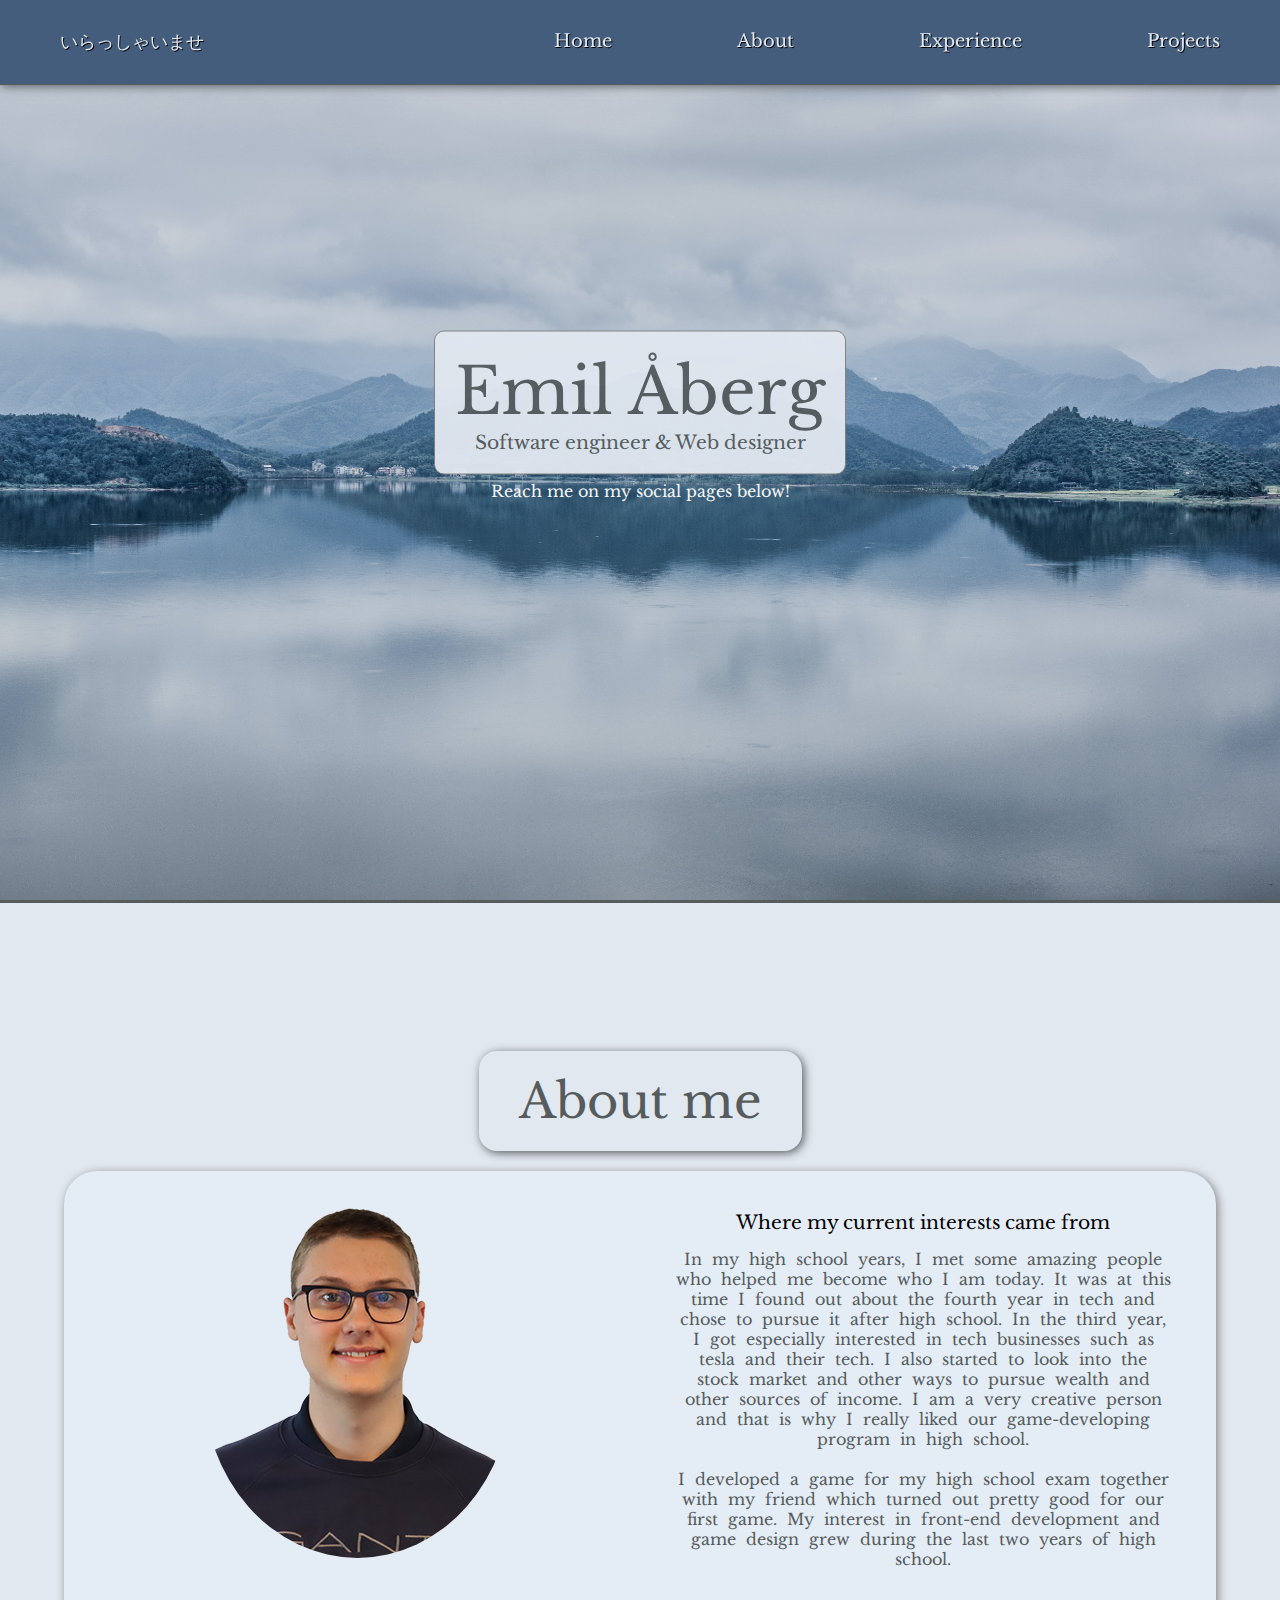
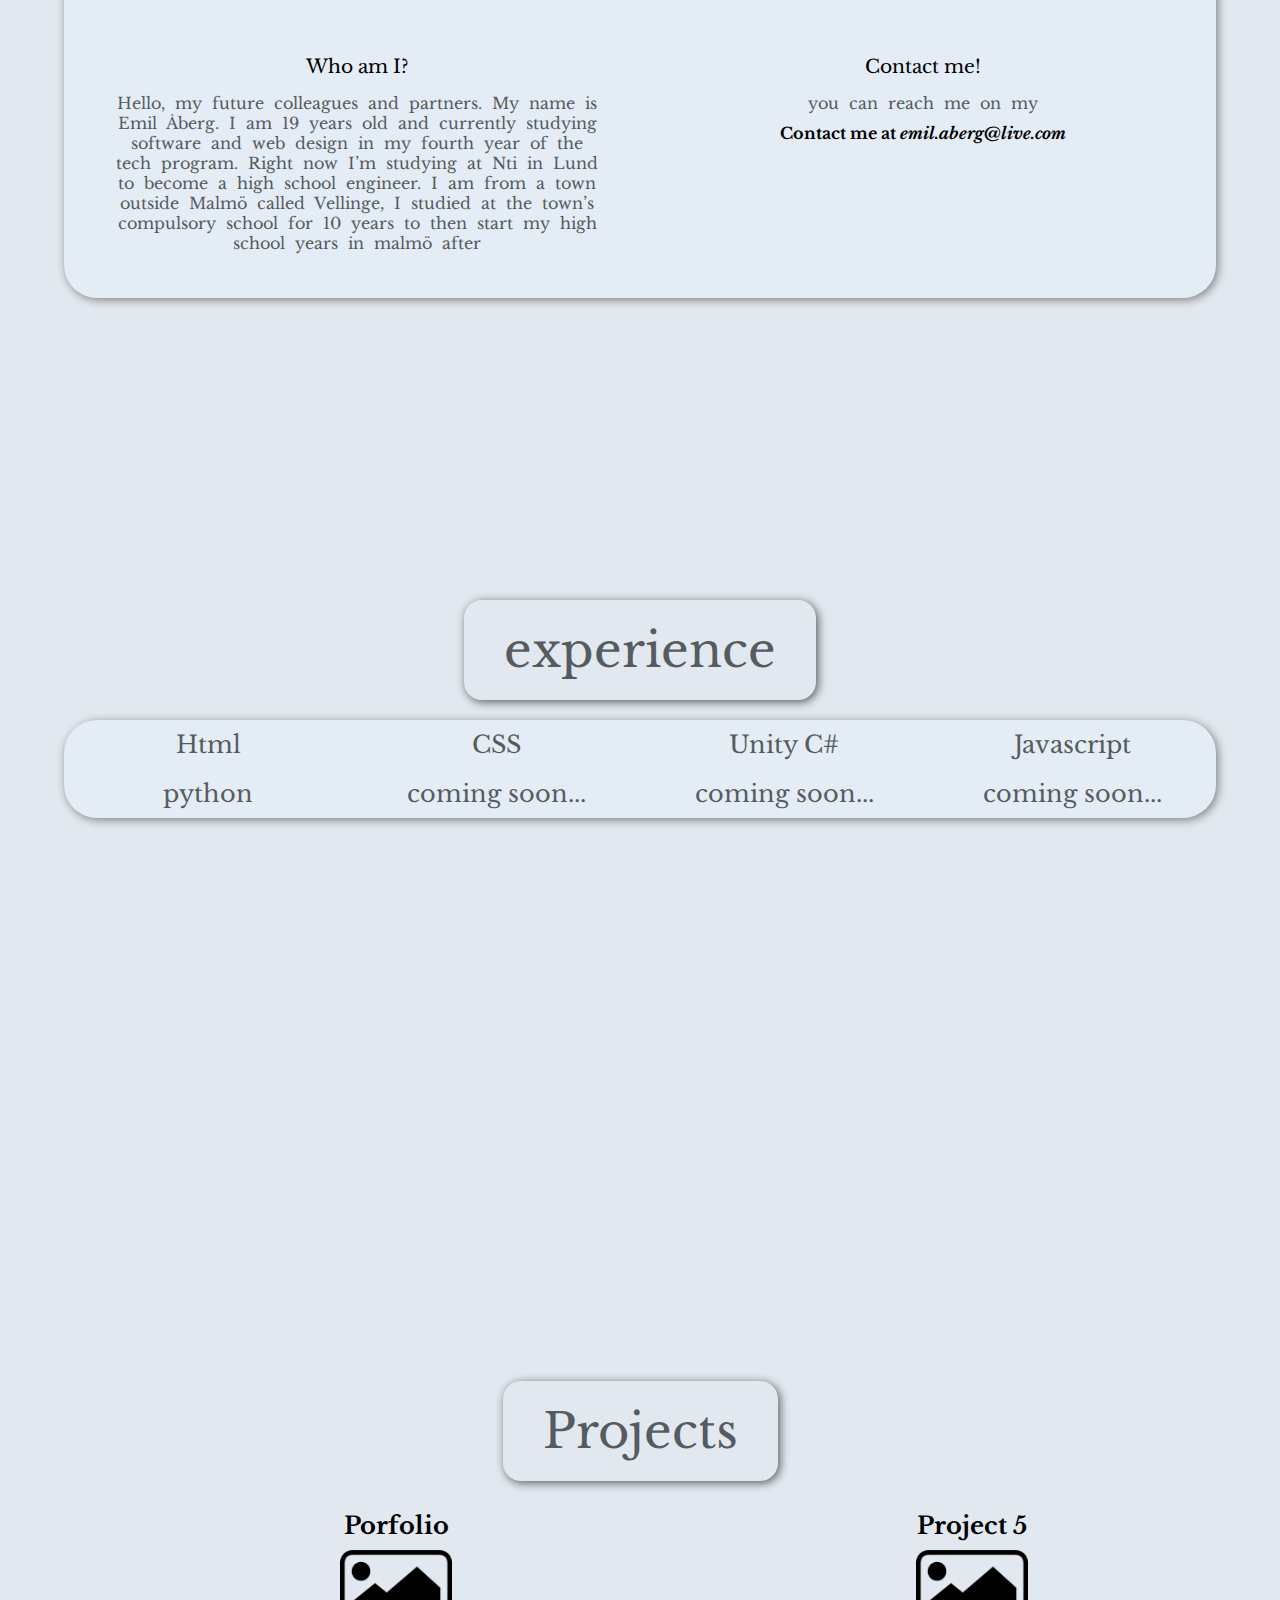
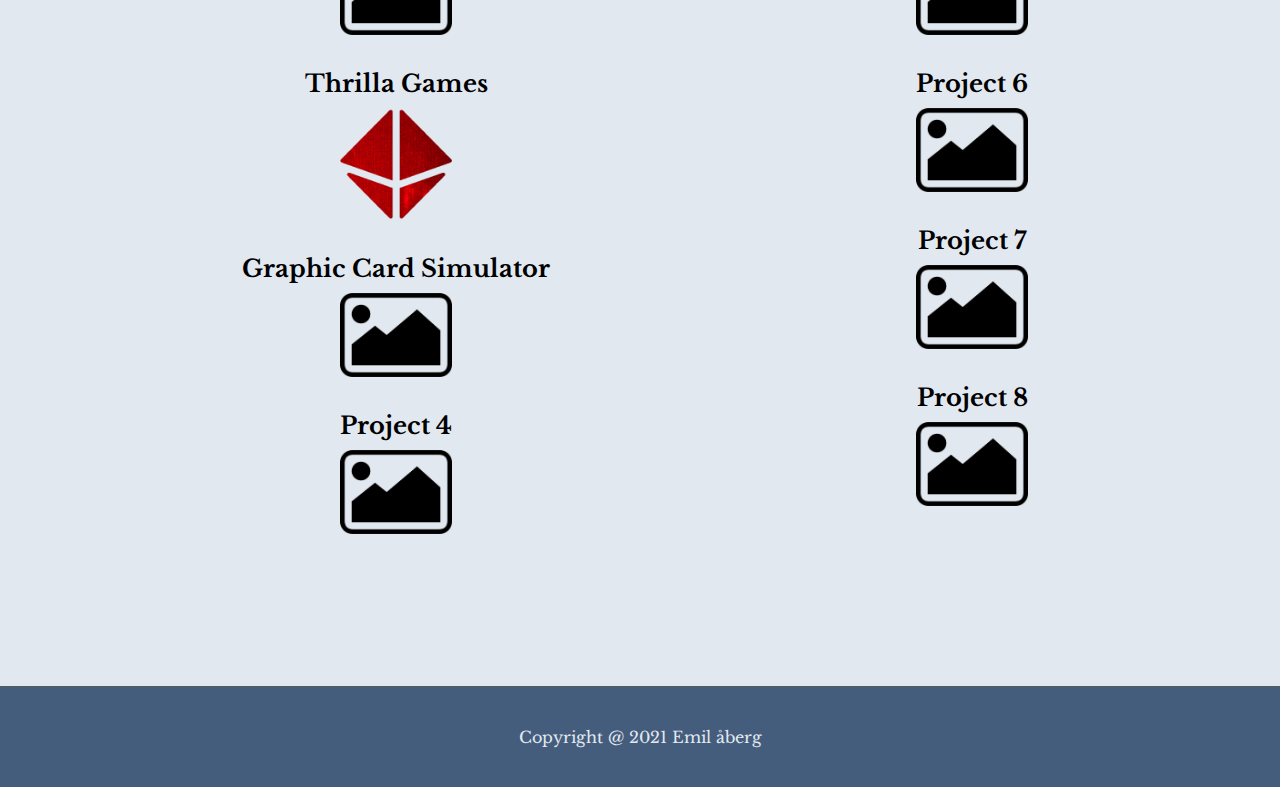
==== index.html @ c46c7f88 "project changes" ====
<!DOCTYPE html>
<!-- Emil åberg Portfolio 2021 -->
<html lang="en">
  <!-- The head containing meta charset n website title -->
  <head>
    <!-- Meta charsets -->
    <meta charset="UTF-8" />
    <meta http-equiv="X-UA-Compatible" content="IE=edge" />
    <meta name="viewport" content="width=device-width, initial-scale=1.0" />
    <link rel="stylesheet" href="styles.css" />
    <script src="script.js"></script>
    <meta samesite=None>
    <!-- The website title -->
    <title>Portfolio</title>
  </head>
  <body onload="close()">

    
    <!-- the landing page containing navbar and front name, icons-->
    <article class="bg-img">
      <!-- The header containing the navbar -->
      <header id="home">
        <!--the navigationbar-->
        <nav class="container">
          <div class="brand">
            <a href="" class="brand-name">いらっしゃいませ</a>
            <div class="navbar-left">
              <a href="./#home">Home</a>
              <a href="./#about">About</a>
              <a href="./#experience">Experience</a>
              <a href="./#Projects">Projects</a>
            </div>
            <!-- burgermenu -->
            <ul id="links">
              <a href="./#home" id="_home">Home</a>
              <a href="./#about">About</a>
              <a href="./#experience">Experience</a>
              <a href="./#Projects">Projects</a>
            </ul>
            <a class="icon" onclick="myFunction()"><i class="fal fa-angle-down"></i></a>
          </div>
        </nav>
      </header>
      <!--the landing page with front name n icons-->
      <section class="home">
        <div class="main-title">
          <h1 class="front-name">Emil Åberg</h1>
          <h3 class="front-name-sub">Software engineer & Web designer</h3>
        </div>
        <div style="text-align: center; color: #fefefe; padding: 6px;"><p>Reach me on my social pages below!</p></div>
<!-- The front icons under main -->
        <div class="front-sub">
          <h3><a href="https://www.linkedin.com/in/emil-%C3%A5berg-1aa95217b/" target="_blank"><i class="fab fa-linkedin"></i></a></h3>
          <h3><a href="https://www.facebook.com/emil.aberg.71" target="_blank"><i class="fab fa-facebook-square"></i></a></h3>
          <h3><a href="https://github.com/Emilaberg" target="_blank"><i class="fab fa-github-square"></i></a></h3>
        </div>
      </section>
    </article>
<!-- The whole main site -->
    <main>
      <!--the about page-->
      <section class="about-me">
        <h1 >About me <span id="about"></span></h1>
<!-- The about me div page -->
        <div class="about-container">
          <div class="about-row">
            <div class="about-item">
              <img src="/img/porträtt.png" alt="A selfportrait" />
            </div>
            <div class="about-item">
              <h3>Where my current interests came from</h3>
              <p>
                In my high school years, I met some amazing people who helped me become who I am today. 
                It was at this time I found out about the fourth year in tech and chose to pursue it after high school. 
                In the third year, I got especially interested in tech businesses such as tesla and their tech. 
                I also started to look into the stock market and other ways to pursue wealth and other sources of income. 
                I am a very creative person and that is why I really liked our game-developing program in high school.<br />
                <br />
                I developed a game for my high school exam together with my friend which turned out pretty good for our first game.
                 My interest in front-end development and game design grew during the last two years of high school.
              </p>
            </div>
          </div>

          <div class="about-row">
            <div class="about-item">
              <h3>Who am I?</h3>
              <p>
                Hello, my future colleagues and partners. My name is Emil Åberg. I am 19 years old and currently studying 
                software and web design in my fourth year of the tech program. Right now I’m studying at Nti in Lund to become a high school engineer. 
                I am from a town outside Malmö called Vellinge, I studied at the town’s compulsory school for 10 years to then start my high school years in malmö after 
              </p>
            </div>
            <div class="about-item">
              <h3>Contact me!</h3>
              <p>you can reach me on my </p>
              <b>Contact me at <em>emil.aberg@live.com</em></b>
            </div>
          </div>
        </div>
      </section>

      <!-- the experience page -->
      <section class="exp-page">
        <h1>experience <span id="experience"></span></h1>
<!-- The experience div class -->
        <div class="exp-container">
          <!-- row1 -->
          <div class="exp-row">
            <div class="exp-item"><h2>Html</h2><i class="fab fa-html5" style="color: #f16529"></i></div>
            <div class="exp-item"><h2>CSS</h2><i class="fab fa-css3-alt" style="color: #2965f1"></i></div>
            <div class="exp-item"><h2>Unity C#</h2><i class="fab fa-unity"></i></div>
            <div class="exp-item"><h2>Javascript</h2><i class="fab fa-js-square" style="color: #f7e018"></i></div>
          </div>
          <!-- row2 -->
          <div class="exp-row">
            <div class="exp-item"><h2>python</h2><i class="fab fa-python"></i></div>
            <div class="exp-item"><h2>coming soon...</h2></div>
            <div class="exp-item"><h2>coming soon...</h2></div>
            <div class="exp-item"><h2>coming soon...</h2></div>
          </div>
        </div>
      </section>

      <!--the work page-->
      <section id="Projects" class="pro-page">
        <h1>Projects</h1>
<!-- Projects div class -->
        <!-- <div class="pro-container">
          div row  
          <div class="pro-row">
            <div class="pro-item"><h2>Project 1</h2><div><a href="./project1.html"><img src="/img/ThrillaGame_Logo.png" alt="project picture" ></a></div></div>
            <div class="pro-item"><h2>Project 5</h2><img src="/img/test.png" alt="project picture"></div>
          </div>

          <div class="pro-row">
            <div class="pro-item"><h2>Project 2</h2><img src="/img/test.png" alt="project picture"></div>
            <div class="pro-item"><h2>Project 6</h2><img src="/img/test.png" alt="project picture"></div>
          </div>

          <div class="pro-row">
            <div class="pro-item"><h2>Project 3</h2><img src="/img/test.png" alt="project picture"></div>
            <div class="pro-item"><h2>Project 7</h2><img src="/img/test.png" alt="project picture"></div>
          </div>
          
          <div class="pro-row">
            <div class="pro-item"><h2>Project 4</h2><img src="/img/test.png" alt="project picture"></div>
            <div class="pro-item"><h2>Project 8</h2><img src="/img/test.png" alt="project picture"></div>
          </div>
        </div>
         -->
         <div class="pro-container">
          <div class="pro-col">
            <div><h2>Porfolio</h2><a href=""><img src="./img/test.png" alt=""></a></div>
            <div><h2>Thrilla Games</h2><a href="https://github.com/isakjensen/ThrillaGame" target="_blank"><img src="./img/ThrillaGame_Logo.png" alt=""></a></div>
            <div><h2>Graphic Card Simulator</h2><a href=""><img src="./img/test.png" alt=""></a></div>
            <div><h2>Project 4</h2><a href=""><img src="./img/test.png" alt=""></a></div>
          </div>
          <div class="pro-col">
            <div><h2>Project 5</h2><a href=""><img src="./img/test.png" alt=""></a></div>
            <div><h2>Project 6</h2><a href=""><img src="./img/test.png" alt=""></a></div>
            <div><h2>Project 7</h2><a href=""><img src="./img/test.png" alt=""></a></div>
            <div><h2>Project 8</h2><a href=""><img src="./img/test.png" alt=""></a></div>           
          </div>
         </div>
      </section>
    </main>
    <!-- The footer -->
    <footer>
      <p>Copyright @ 2021 Emil åberg</p>
    </footer>
  </body>
</html>
---- styles.css ----
@import url("https://kit-pro.fontawesome.com/releases/v5.15.4/css/pro.min.css");
@import url("https://fonts.googleapis.com/css2?family=Libre+Baskerville&display=swap");
* {
  margin: 0;
  padding: 0;
}

html{
  scroll-behavior: smooth;
}
body {
  font-family: "Libre Baskerville", serif;
  background-color: #e2e8f0;
}

/* Front page-->about page */
h1,
h3 {
  font-weight: normal;
}

main {
  text-align: center;
}

.main-title {
  background-color: #e2e8f0;
  padding: 20px;
  border: gray 1px solid;
  border-radius: 10px;
  text-align: center;
}

.home {
  position: absolute;
  top: 50%;
  left: 50%;
  transform: translate(-50%, -50%);
  color: #565c5e;
  opacity: 95%;
}

.front-name {
  font-size: 4em;
  text-align: center;
}
.front-sub {
  display: flex;
  flex-direction: row;
  justify-content: center;
}

.front-sub h3 {
  padding: 10px;
}
.front-sub h3 a {
  color: #dfdbd8;
  text-decoration: none;
  font-weight: lighter;
}

/* navigational bar */
.container {
  position: fixed;
  width: 100%;
  background-color: #445d7c;
  z-index: 2;
  border-bottom: #565c5e 1px solid;
  box-shadow: 1px 1px 10px #565c5e;
  text-shadow: 1px 1px black;
}
nav div {
  list-style-type: none;
}

nav div a {
  display: inline-block;
  margin: 10px 40px;
  padding: 20px;
  text-decoration: none;
  font-size: large;
  color: #e2e8f0;
  font-family: "Libre Baskerville", serif;
}

.navbar-left {
  float: right;
}
/* navigational bar */

/* burgermenu */

#links a{
  display: none;
  text-align: center;
  font-weight: lighter;
  font-size: 4vw;
  margin: 0px;
  padding: 20px;
  text-shadow: 1px 1px black;
}

.brand .icon{
  display: none;
}

.bg-img {
  background-image: url("img/home-img.jpg");

  height: 100vh;

  /* Center and scale the image nicely */
  background-position: center;
  background-repeat: no-repeat;
  background-size: cover;
  border-bottom: #565c5e 3px solid;
}

.front-sub i {
  color: #e2e8f0;
  padding: 10px 30px 10px 30px;
  font-size: 35px;
  transition: color 200ms;
}

/* About page css */

.about-me {
  margin: 10% 16%;
}


.about-container {
  display: flex;
  flex-direction: column;
  justify-content: space-between;
  background-color: #e4ecf5;
  border-radius: 33px;
  box-shadow: grey 2px 2px 10px;
}

.about-row {
  display: flex;
  flex-direction: row;
  padding: 10px;
}
.about-item {
  padding: 25px;
  flex-basis: 100%;
}

.about-item div p {
  word-spacing: 20px;
}

.about-me h1 {
  color: #565c5e;
  display: inline-block;
  font-size: 3em;
  padding: 20px 40px 20px 40px;
  margin: 20px;
  border-radius: 18px;
  box-shadow: 2px 2px 10px;
  position: relative;
}
#about{
  position: absolute;
  left: 0;
  top: -110px;
  width: 0;
  height: 0;
  z-index: -2;
}
.about-item img {
  border-radius: 100%;
  max-width: 100%;
}

.about-item p {
  color: #565c5e;
  word-spacing: 5px;
  font-size: 16px;
  padding: 2%;
}

.about-item h3 {
  display: inline-block;
  padding: 5px;
}

/* the experience page */
.exp-page {
  margin: 5% 16% 20% 16%;
  height: 500px;
}

.exp-container {
  display: flex;
  flex-direction: column;
  justify-content: space-between;
  background-color: #e4ecf5;
  border-radius: 33px;
  box-shadow: 2px 2px 10px gray;
}

.exp-row {
  display: flex;
}

.exp-item {
  display: inline-block;
  margin: 10px;
  flex-basis: 100%;
}

.exp-page h1 {
  color: #565c5e;
  display: inline-block;
  font-size: 3em;
  padding: 20px 40px 20px 40px;
  margin: 20px;
  border-radius: 18px;
  box-shadow: 2px 2px 10px;
  background-color: #e2e8f0;
  position: relative;
}

#experience{
  position: absolute;
  left: 0;
  top: -110px;
  height: 0;
  width: 0;
  z-index: -2;
}

.exp-row div h2 {
  color: #565c5e;
  font-weight: lighter;
}

/* icons in experience */
i {
  font-size: 40px;
}

/* Work page */

.pro-page {
  /* margin: 10% 16%; */
}

.pro-page h1 {
  color: #565c5e;
  display: inline-block;
  font-size: 3em;
  padding: 20px 40px 20px 40px;
  margin: 20px;
  border-radius: 18px;
  box-shadow: 2px 2px 10px;
}

/* .pro-container {
  display: flex;
  flex-direction: row;
  background-color: #e4ecf5;
  border-radius: 33px;
  box-shadow: 2px 2px 10px;
} 

.pro-row {
  display: flex;
  margin: 20px;
  flex-wrap: wrap;
}

.pro-item {
  display: inline-block;
  flex-basis: 100%;
  margin: 10px;
}

.pro-container h2 {
  padding: 10px;
  font-weight: lighter;
}
.pro-item img {
  height: 50%;
  width: 50%;
}

.pro-item div img {
  width: 50%;
} */

.pro-container{
  display: flex;
  flex-direction: row;
  justify-content: space-around;
  flex-wrap: wrap;
  /* gap: 200px; */
}
.pro-container div{
  display: flex;
  flex-direction: column;
}

.pro-container img{
  margin: 10px;
  width: 7rem;
}

.pro-col div{
  margin: 10px;
}

/* footer styling */

footer {
  padding: 40px;
  background-color: #445d7c;
  border-top: #565c5e 1px solid;
}
footer p {
  color: #e2e8f0;
  text-align: center;
}
/*pseudo classes*/

/* navbar decoration */
.navbar-left a:hover {
  text-decoration: underline;
}
/* front subdivision text */
.front-sub h3 a:hover {
  position: relative;
  bottom: 2px;
}

.front-sub h3 i:hover {
  color: lightblue;
}


/* .burgermenu:hover {
  background-color: #597aa2;
} */

/* Media queries */
/* iphone and smaller */
@media screen and (max-width: 1070px) {
  .navbar-left a {
    margin: 10px 10px;
    padding: 20px;
    font-size: 18px;
  }
}

@media screen and (max-width: 899px) {

  .brand-name{
    font-size: 80%;
  }

  .front-name {
    display: inline-block;
    font-size: 5vmax;
    text-align: center;

  }
  .front-sub {
    display: flex;
    flex-direction: row;
    justify-content: center;
  }
  .front-name-sub{
    display: inline-block;
    font-size: 2.2vmax;
  }

  .main-title {
    padding: 7px 0px 7px 0px;
  }
  
  .navbar-left {
    display: none;
  }
  .bg-img {
    background-image: none;
  }

  .front-sub i {
    color: #565c5e;
  }

  .exp-page h1,
  .pro-page h1,
  .about-me h1 {
    color: #565c5e;
    display: inline-block;
    font-size: 4vw;
    padding: 5% 10% 5% 10%;
    margin: 5%;
    border-radius: 18px;
    box-shadow: 2px 2px 10px;
  }
  
  .about-container,
  .exp-container,
  .pro-container {
    box-shadow: none;
    border-radius: none;
    background-color: #e2e8f0;
    border: 2px #597aa2 solid;
  }

  .about-item img{
    width: 60%;
  }

  .exp-container {
    flex-direction: row;
  }

  .exp-row {
    flex-wrap: wrap;
  }

  .pro-container {
    flex-direction: column;
    justify-content: none;
  }
  .pro-row {
    flex-wrap: nowrap;
    margin: 0px;
    padding: 10px;
  }

  .pro-item {
    margin: 0px;
  }

  .pro-item h2 {
    font-size: 80%;
  }

  .about-row {
    flex-direction: column;
  }

  #links a{
    display: block;
  }

  .brand .icon{
    display: block;
    position: absolute;
    right: 0;
    top: 0;
    z-index: 4;
    margin: 15px;
    padding: 1px 10px 1px 10px;
  }

  html{
    scroll-behavior: smooth;
  }
}

@media screen and (max-width: 1499px) {
  .about-me {
    margin: 10% 5%;
  }

  .exp-page {
    margin: 22% 5%;
  }
  .pro-page {
    white-space: nowrap;
    margin: 10% 5%;
  }
}
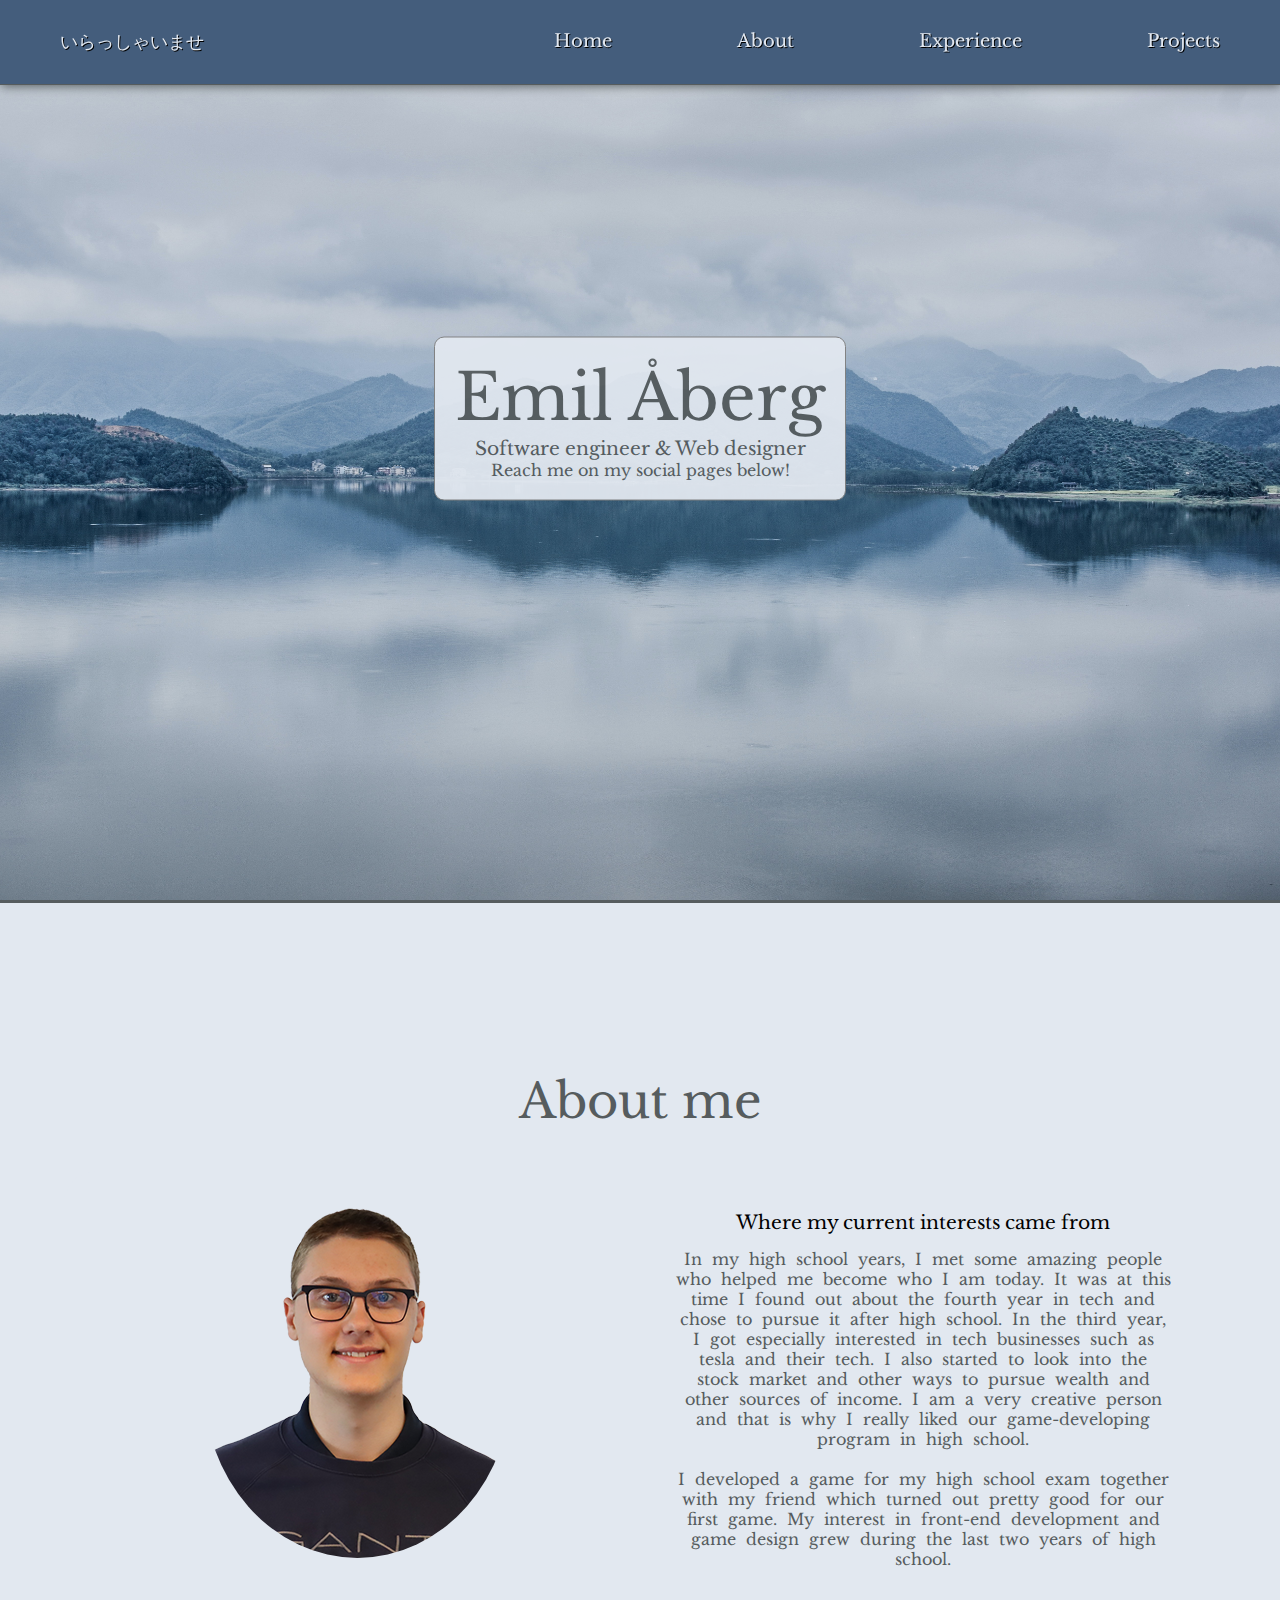
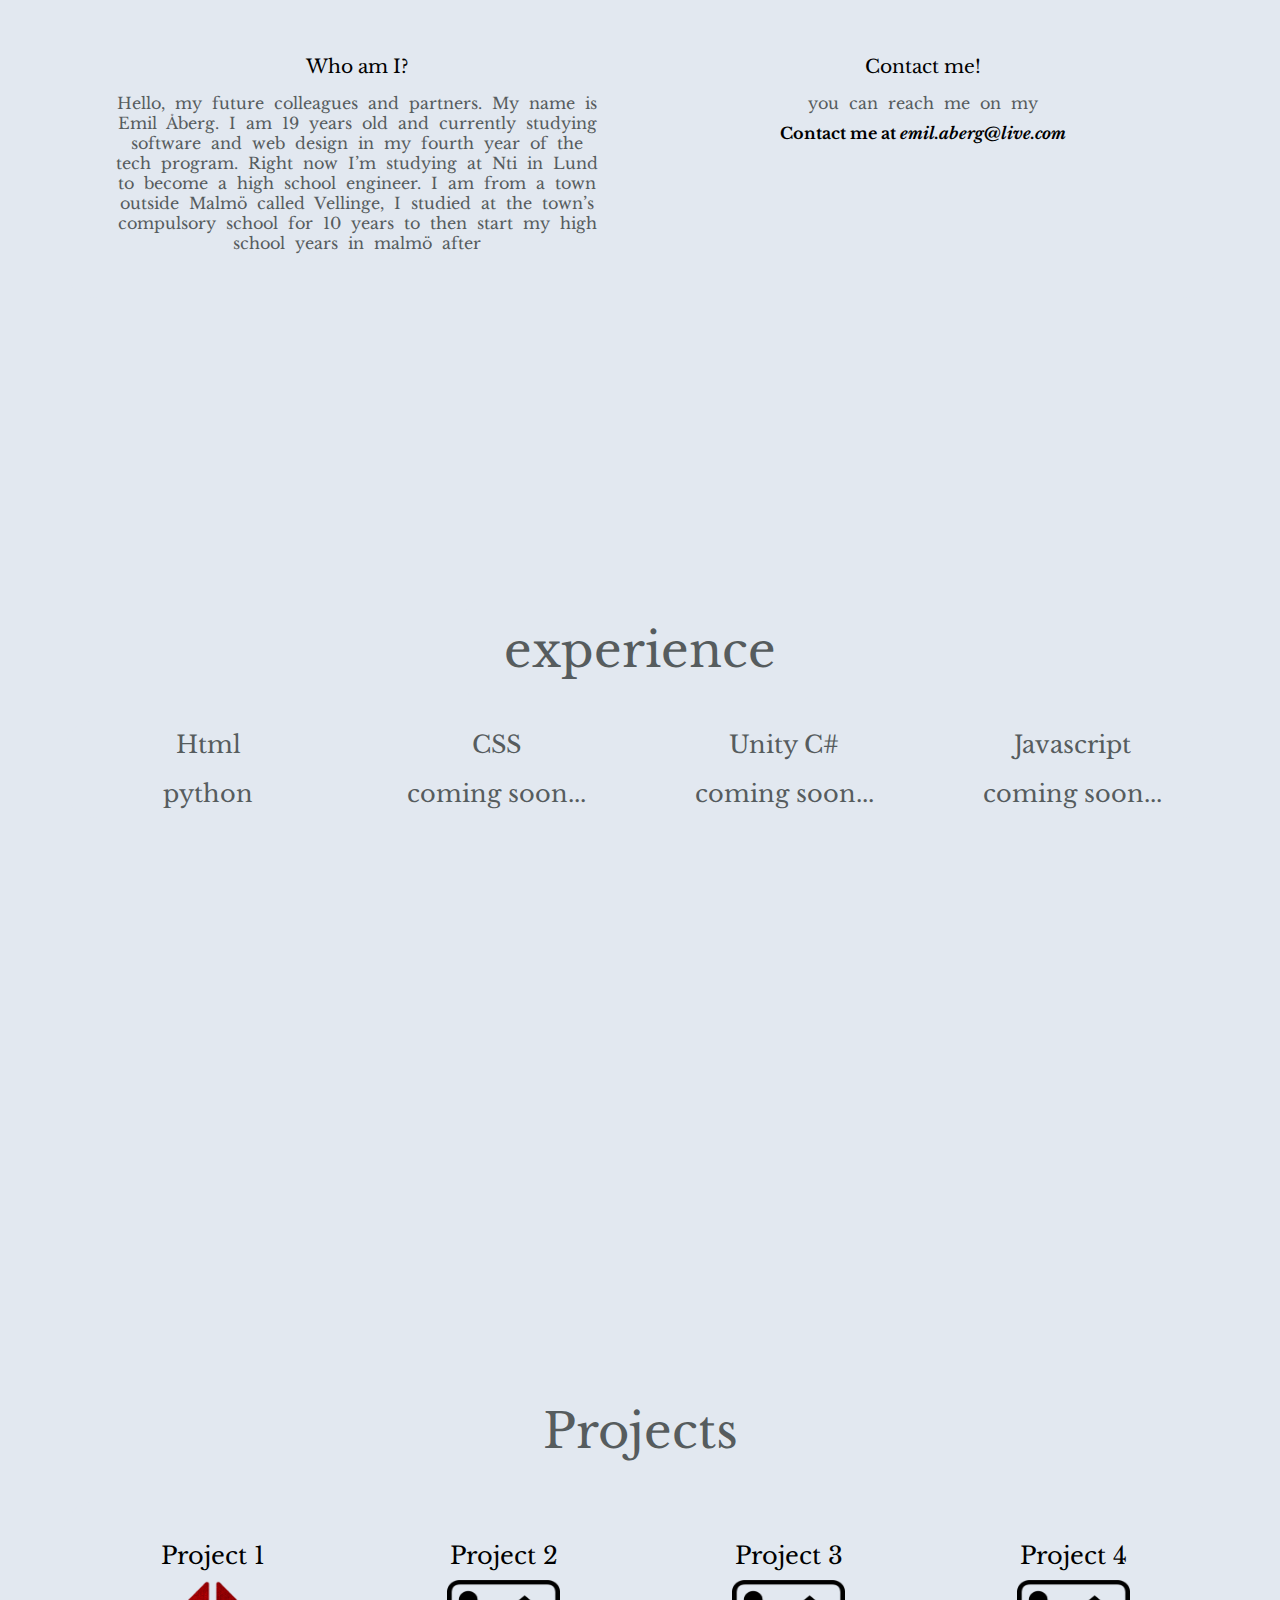
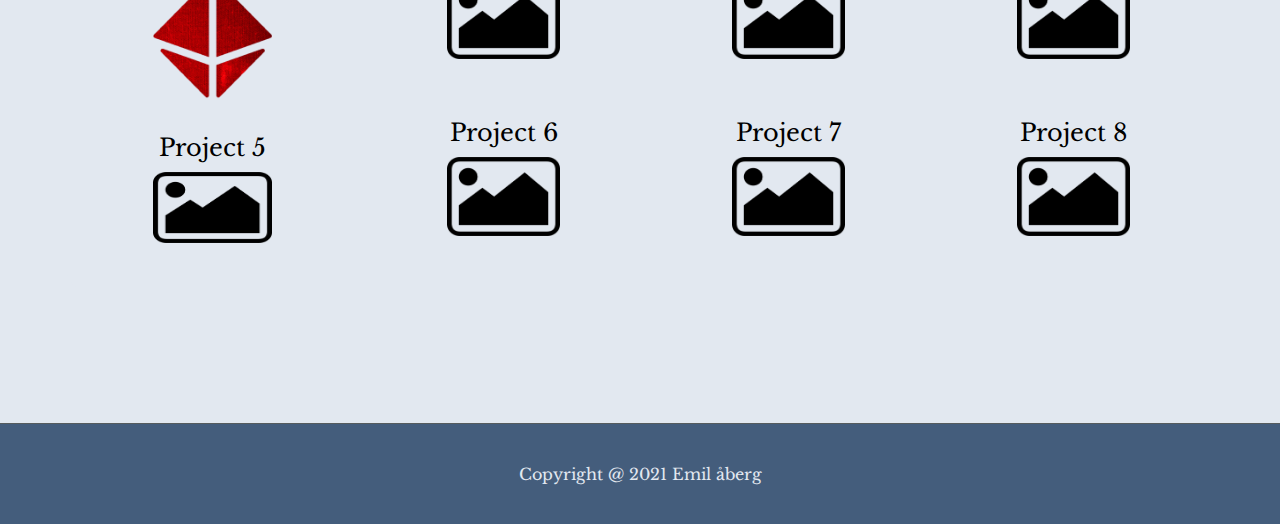
==== commit 0df03d9a: "updates" ====
--- a/index.html
+++ b/index.html
@@ -46,8 +46,10 @@
         <div class="main-title">
           <h1 class="front-name">Emil Åberg</h1>
           <h3 class="front-name-sub">Software engineer & Web designer</h3>
+          <!-- <h5 class="front-name-sub">Reach me on my social pages below!</h5> -->
+          <p>Reach me on my social pages below!</p>
         </div>
-        <div style="text-align: center; color: #fefefe; padding: 6px;"><p>Reach me on my social pages below!</p></div>
+        <!-- <div style="text-align: center; color: #fefefe; padding: 6px;"><p>Reach me on my social pages below!</p></div> -->
 <!-- The front icons under main -->
         <div class="front-sub">
           <h3><a href="https://www.linkedin.com/in/emil-%C3%A5berg-1aa95217b/" target="_blank"><i class="fab fa-linkedin"></i></a></h3>
@@ -126,8 +128,8 @@
       <section id="Projects" class="pro-page">
         <h1>Projects</h1>
 <!-- Projects div class -->
-        <!-- <div class="pro-container">
-          div row  
+        <div class="pro-container">
+          <!-- div row   -->
           <div class="pro-row">
             <div class="pro-item"><h2>Project 1</h2><div><a href="./project1.html"><img src="/img/ThrillaGame_Logo.png" alt="project picture" ></a></div></div>
             <div class="pro-item"><h2>Project 5</h2><img src="/img/test.png" alt="project picture"></div>
@@ -148,8 +150,8 @@
             <div class="pro-item"><h2>Project 8</h2><img src="/img/test.png" alt="project picture"></div>
           </div>
         </div>
-         -->
-         <div class="pro-container">
+        
+         <!-- <div class="pro-container">
           <div class="pro-col">
             <div><h2>Porfolio</h2><a href=""><img src="./img/test.png" alt=""></a></div>
             <div><h2>Thrilla Games</h2><a href="https://github.com/isakjensen/ThrillaGame" target="_blank"><img src="./img/ThrillaGame_Logo.png" alt=""></a></div>
@@ -162,7 +164,7 @@
             <div><h2>Project 7</h2><a href=""><img src="./img/test.png" alt=""></a></div>
             <div><h2>Project 8</h2><a href=""><img src="./img/test.png" alt=""></a></div>           
           </div>
-         </div>
+         </div> -->
       </section>
     </main>
     <!-- The footer -->
--- a/styles.css
+++ b/styles.css
@@ -134,9 +134,8 @@
   display: flex;
   flex-direction: column;
   justify-content: space-between;
-  background-color: #e4ecf5;
+  background-color: #e2e8f0;
   border-radius: 33px;
-  box-shadow: grey 2px 2px 10px;
 }
 
 .about-row {
@@ -160,7 +159,6 @@
   padding: 20px 40px 20px 40px;
   margin: 20px;
   border-radius: 18px;
-  box-shadow: 2px 2px 10px;
   position: relative;
 }
 #about{
@@ -198,9 +196,8 @@
   display: flex;
   flex-direction: column;
   justify-content: space-between;
-  background-color: #e4ecf5;
+  background-color: #e2e8f0;
   border-radius: 33px;
-  box-shadow: 2px 2px 10px gray;
 }
 
 .exp-row {
@@ -220,7 +217,6 @@
   padding: 20px 40px 20px 40px;
   margin: 20px;
   border-radius: 18px;
-  box-shadow: 2px 2px 10px;
   background-color: #e2e8f0;
   position: relative;
 }
@@ -247,7 +243,7 @@
 /* Work page */
 
 .pro-page {
-  /* margin: 10% 16%; */
+  margin: 10% 16%;
 }
 
 .pro-page h1 {
@@ -257,15 +253,13 @@
   padding: 20px 40px 20px 40px;
   margin: 20px;
   border-radius: 18px;
-  box-shadow: 2px 2px 10px;
-}
-
-/* .pro-container {
+}
+
+.pro-container {
   display: flex;
   flex-direction: row;
-  background-color: #e4ecf5;
+  background-color: #e2e8f0;
   border-radius: 33px;
-  box-shadow: 2px 2px 10px;
 } 
 
 .pro-row {
@@ -289,16 +283,16 @@
   width: 50%;
 }
 
-.pro-item div img {
+.pro-item div a img {
   width: 50%;
-} */
-
-.pro-container{
+}
+
+/* .pro-container{
   display: flex;
   flex-direction: row;
   justify-content: space-around;
   flex-wrap: wrap;
-  /* gap: 200px; */
+  gap: 200px;
 }
 .pro-container div{
   display: flex;
@@ -312,7 +306,7 @@
 
 .pro-col div{
   margin: 10px;
-}
+} */
 
 /* footer styling */
 
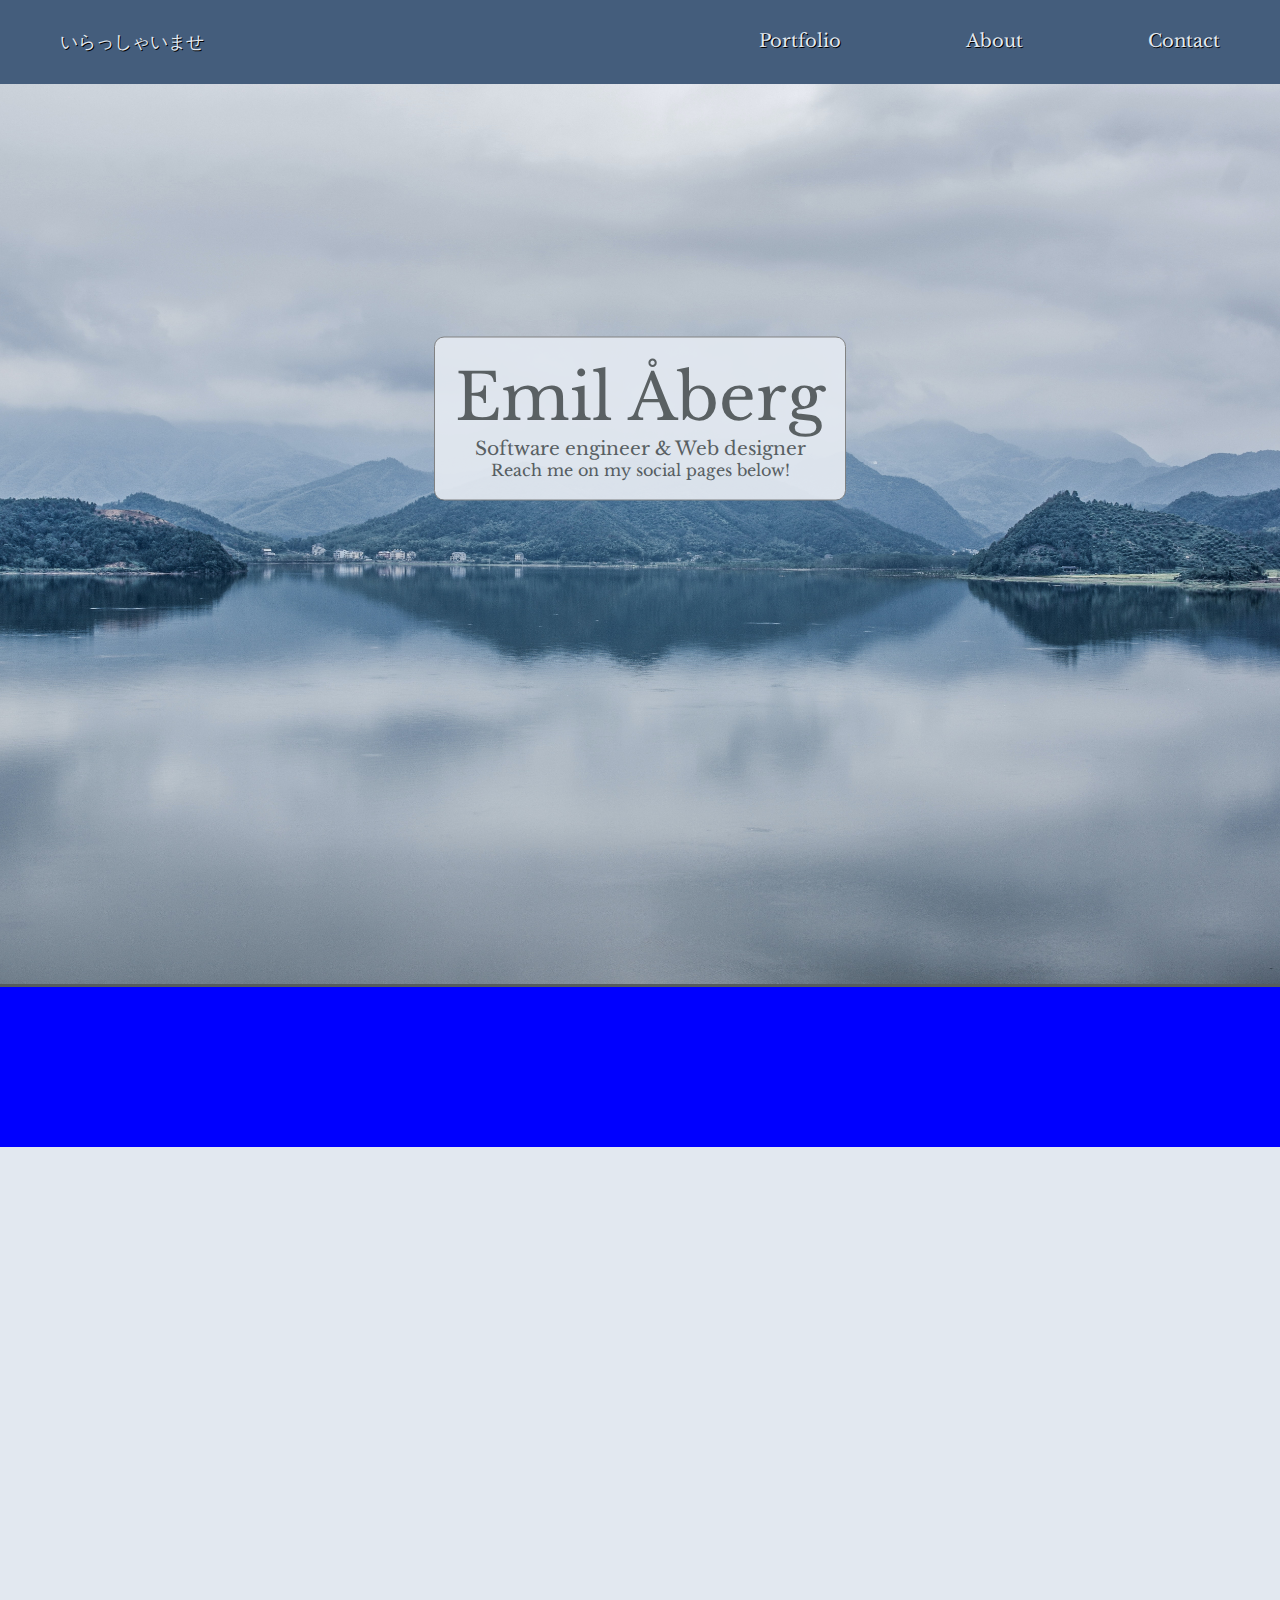
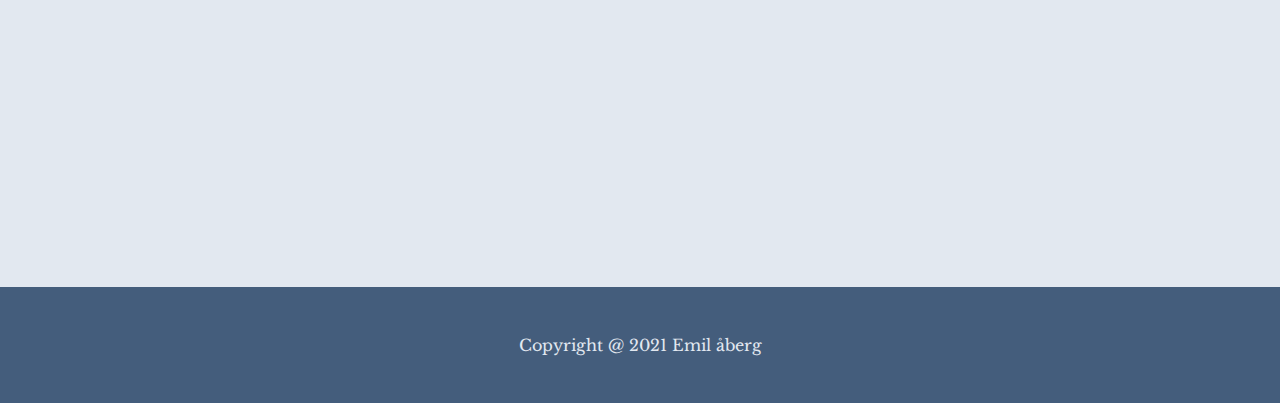
==== commit 078b94c1: "moved over the css" ====
--- a/index.html
+++ b/index.html
@@ -7,166 +7,61 @@
     <meta charset="UTF-8" />
     <meta http-equiv="X-UA-Compatible" content="IE=edge" />
     <meta name="viewport" content="width=device-width, initial-scale=1.0" />
-    <link rel="stylesheet" href="styles.css" />
+    <link rel="stylesheet" href="style.css" />
     <script src="script.js"></script>
     <meta samesite=None>
     <!-- The website title -->
     <title>Portfolio</title>
   </head>
   <body onload="close()">
-
-    
-    <!-- the landing page containing navbar and front name, icons-->
+    <header id="home">
+      <!--the navigationbar-->
+      <nav class="navbar">
+        <div class="brand">
+          <a href="" class="brand-name">いらっしゃいませ</a>
+          <div class="navbar-right">
+            <a href="/">Portfolio</a>
+            <a href="/about.html">About</a>
+            <a href="/Contact.html">Contact</a>
+          </div>
+          <!-- burgermenu -->
+          <ul id="links">
+            <a href="/" id="_home">Portfolio</a>
+            <a href="/about.html">About</a>
+            <a href="/Contact.html">Contact</a>
+          </ul>
+          <a class="icon" onclick="myFunction()"
+            ><i class="fal fa-angle-down"></i
+          ></a>
+        </div>
+      </nav>
+    </header>
     <article class="bg-img">
-      <!-- The header containing the navbar -->
-      <header id="home">
-        <!--the navigationbar-->
-        <nav class="container">
-          <div class="brand">
-            <a href="" class="brand-name">いらっしゃいませ</a>
-            <div class="navbar-left">
-              <a href="./#home">Home</a>
-              <a href="./#about">About</a>
-              <a href="./#experience">Experience</a>
-              <a href="./#Projects">Projects</a>
-            </div>
-            <!-- burgermenu -->
-            <ul id="links">
-              <a href="./#home" id="_home">Home</a>
-              <a href="./#about">About</a>
-              <a href="./#experience">Experience</a>
-              <a href="./#Projects">Projects</a>
-            </ul>
-            <a class="icon" onclick="myFunction()"><i class="fal fa-angle-down"></i></a>
-          </div>
-        </nav>
-      </header>
+      
       <!--the landing page with front name n icons-->
       <section class="home">
         <div class="main-title">
           <h1 class="front-name">Emil Åberg</h1>
           <h3 class="front-name-sub">Software engineer & Web designer</h3>
-          <!-- <h5 class="front-name-sub">Reach me on my social pages below!</h5> -->
           <p>Reach me on my social pages below!</p>
         </div>
-        <!-- <div style="text-align: center; color: #fefefe; padding: 6px;"><p>Reach me on my social pages below!</p></div> -->
 <!-- The front icons under main -->
         <div class="front-sub">
           <h3><a href="https://www.linkedin.com/in/emil-%C3%A5berg-1aa95217b/" target="_blank"><i class="fab fa-linkedin"></i></a></h3>
           <h3><a href="https://www.facebook.com/emil.aberg.71" target="_blank"><i class="fab fa-facebook-square"></i></a></h3>
           <h3><a href="https://github.com/Emilaberg" target="_blank"><i class="fab fa-github-square"></i></a></h3>
+          <h3><a href="mailto: emil.aberg@live.com" target="_blank"><i class="fas fa-envelope-square"></i></a></h3>
         </div>
       </section>
     </article>
-<!-- The whole main site -->
-    <main>
-      <!--the about page-->
-      <section class="about-me">
-        <h1 >About me <span id="about"></span></h1>
-<!-- The about me div page -->
-        <div class="about-container">
-          <div class="about-row">
-            <div class="about-item">
-              <img src="/img/porträtt.png" alt="A selfportrait" />
-            </div>
-            <div class="about-item">
-              <h3>Where my current interests came from</h3>
-              <p>
-                In my high school years, I met some amazing people who helped me become who I am today. 
-                It was at this time I found out about the fourth year in tech and chose to pursue it after high school. 
-                In the third year, I got especially interested in tech businesses such as tesla and their tech. 
-                I also started to look into the stock market and other ways to pursue wealth and other sources of income. 
-                I am a very creative person and that is why I really liked our game-developing program in high school.<br />
-                <br />
-                I developed a game for my high school exam together with my friend which turned out pretty good for our first game.
-                 My interest in front-end development and game design grew during the last two years of high school.
-              </p>
-            </div>
-          </div>
-
-          <div class="about-row">
-            <div class="about-item">
-              <h3>Who am I?</h3>
-              <p>
-                Hello, my future colleagues and partners. My name is Emil Åberg. I am 19 years old and currently studying 
-                software and web design in my fourth year of the tech program. Right now I’m studying at Nti in Lund to become a high school engineer. 
-                I am from a town outside Malmö called Vellinge, I studied at the town’s compulsory school for 10 years to then start my high school years in malmö after 
-              </p>
-            </div>
-            <div class="about-item">
-              <h3>Contact me!</h3>
-              <p>you can reach me on my </p>
-              <b>Contact me at <em>emil.aberg@live.com</em></b>
-            </div>
-          </div>
-        </div>
-      </section>
-
-      <!-- the experience page -->
-      <section class="exp-page">
-        <h1>experience <span id="experience"></span></h1>
-<!-- The experience div class -->
-        <div class="exp-container">
-          <!-- row1 -->
-          <div class="exp-row">
-            <div class="exp-item"><h2>Html</h2><i class="fab fa-html5" style="color: #f16529"></i></div>
-            <div class="exp-item"><h2>CSS</h2><i class="fab fa-css3-alt" style="color: #2965f1"></i></div>
-            <div class="exp-item"><h2>Unity C#</h2><i class="fab fa-unity"></i></div>
-            <div class="exp-item"><h2>Javascript</h2><i class="fab fa-js-square" style="color: #f7e018"></i></div>
-          </div>
-          <!-- row2 -->
-          <div class="exp-row">
-            <div class="exp-item"><h2>python</h2><i class="fab fa-python"></i></div>
-            <div class="exp-item"><h2>coming soon...</h2></div>
-            <div class="exp-item"><h2>coming soon...</h2></div>
-            <div class="exp-item"><h2>coming soon...</h2></div>
-          </div>
-        </div>
-      </section>
-
-      <!--the work page-->
-      <section id="Projects" class="pro-page">
-        <h1>Projects</h1>
-<!-- Projects div class -->
-        <div class="pro-container">
-          <!-- div row   -->
-          <div class="pro-row">
-            <div class="pro-item"><h2>Project 1</h2><div><a href="./project1.html"><img src="/img/ThrillaGame_Logo.png" alt="project picture" ></a></div></div>
-            <div class="pro-item"><h2>Project 5</h2><img src="/img/test.png" alt="project picture"></div>
-          </div>
-
-          <div class="pro-row">
-            <div class="pro-item"><h2>Project 2</h2><img src="/img/test.png" alt="project picture"></div>
-            <div class="pro-item"><h2>Project 6</h2><img src="/img/test.png" alt="project picture"></div>
-          </div>
-
-          <div class="pro-row">
-            <div class="pro-item"><h2>Project 3</h2><img src="/img/test.png" alt="project picture"></div>
-            <div class="pro-item"><h2>Project 7</h2><img src="/img/test.png" alt="project picture"></div>
-          </div>
-          
-          <div class="pro-row">
-            <div class="pro-item"><h2>Project 4</h2><img src="/img/test.png" alt="project picture"></div>
-            <div class="pro-item"><h2>Project 8</h2><img src="/img/test.png" alt="project picture"></div>
-          </div>
-        </div>
-        
-         <!-- <div class="pro-container">
-          <div class="pro-col">
-            <div><h2>Porfolio</h2><a href=""><img src="./img/test.png" alt=""></a></div>
-            <div><h2>Thrilla Games</h2><a href="https://github.com/isakjensen/ThrillaGame" target="_blank"><img src="./img/ThrillaGame_Logo.png" alt=""></a></div>
-            <div><h2>Graphic Card Simulator</h2><a href=""><img src="./img/test.png" alt=""></a></div>
-            <div><h2>Project 4</h2><a href=""><img src="./img/test.png" alt=""></a></div>
-          </div>
-          <div class="pro-col">
-            <div><h2>Project 5</h2><a href=""><img src="./img/test.png" alt=""></a></div>
-            <div><h2>Project 6</h2><a href=""><img src="./img/test.png" alt=""></a></div>
-            <div><h2>Project 7</h2><a href=""><img src="./img/test.png" alt=""></a></div>
-            <div><h2>Project 8</h2><a href=""><img src="./img/test.png" alt=""></a></div>           
-          </div>
-         </div> -->
-      </section>
-    </main>
+    <section class="projects">
+      <div style=" grid-template-columns: 100px 100px 100px;">
+        <div style="padding: 20px; background-color: blue;"></div>
+        <div style="padding: 20px; background-color: blue;"></div>
+        <div style="padding: 20px; background-color: blue;"></div>
+        <div style="padding: 20px; background-color: blue;"></div>
+      </div>
+    </section>
     <!-- The footer -->
     <footer>
       <p>Copyright @ 2021 Emil åberg</p>
--- a/style.css
+++ b/style.css
@@ -0,0 +1,280 @@
+@import url("https://kit-pro.fontawesome.com/releases/v5.15.4/css/pro.min.css");
+@import url("https://fonts.googleapis.com/css2?family=Libre+Baskerville&display=swap");
+* {
+  margin: 0;
+  padding: 0;
+}
+
+html {
+  scroll-behavior: smooth;
+}
+body {
+  font-family: "Libre Baskerville", serif;
+  background-color: #e2e8f0;
+}
+
+/* Front page-->about page */
+h1,
+h3 {
+  font-weight: normal;
+}
+
+.main-title {
+  background-color: #e2e8f0;
+  padding: 20px;
+  border: gray 1px solid;
+  border-radius: 10px;
+  text-align: center;
+}
+
+.home {
+  position: absolute;
+  top: 50%;
+  left: 50%;
+  transform: translate(-50%, -50%);
+  color: #565c5e;
+  opacity: 95%;
+}
+
+.front-name {
+  font-size: 4em;
+  text-align: center;
+}
+.front-sub {
+  display: flex;
+  flex-direction: row;
+  justify-content: center;
+}
+
+.front-sub h3 {
+  padding: 10px;
+}
+.front-sub h3 a {
+  color: #dfdbd8;
+  text-decoration: none;
+  font-weight: lighter;
+}
+
+/* navigational bar */
+.navbar {
+  /* position: fixed; */
+  /* width: 100%; */
+  background-color: #445d7c;
+  z-index: 2;
+
+  text-shadow: 1px 1px black;
+}
+
+nav div {
+  list-style-type: none;
+}
+
+nav div a {
+  display: inline-block;
+  margin: 10px 40px;
+  padding: 20px;
+  text-decoration: none;
+  font-size: large;
+  color: #e2e8f0;
+  font-family: "Libre Baskerville", serif;
+}
+
+.navbar-right {
+  float: right;
+}
+/* navigational bar */
+
+/* burgermenu */
+#links a {
+  display: none;
+  text-align: center;
+  font-weight: lighter;
+  font-size: 4vw;
+  margin: 0px;
+  padding: 20px;
+  text-shadow: 1px 1px black;
+}
+
+.brand .icon {
+  display: none;
+}
+
+.bg-img {
+  background-image: url("img/home-img.jpg");
+
+  height: 100vh;
+
+  /* Center and scale the image nicely */
+  background-position: center;
+  background-repeat: no-repeat;
+  background-size: cover;
+  border-bottom: #565c5e 3px solid;
+}
+
+.front-sub i {
+  color: #e2e8f0;
+  padding: 10px 30px 10px 30px;
+  font-size: 35px;
+  transition: color 200ms;
+}
+
+/* About page css */
+
+.about-me {
+  text-align: center;
+  min-height: 90vh;
+}
+
+.about-container {
+  display: flex;
+  flex-direction: column;
+}
+
+.about-row {
+  display: flex;
+}
+.about-item {
+  padding: 25px;
+  flex-basis: 100%;
+}
+
+.about-me h1 {
+  color: #565c5e;
+  font-size: 3em;
+  padding: 20px 40px 20px 40px;
+  margin: 20px;
+}
+
+.about-item img {
+  border-radius: 100%;
+  max-width: 100%;
+}
+
+.about-item p {
+  color: #565c5e;
+  word-spacing: 5px;
+  font-size: 16px;
+  padding: 2%;
+}
+
+.about-item h3 {
+  padding: 5px;
+}
+
+.experience {
+  display: flex;
+  flex-direction: row;
+  justify-content: center;
+  gap: 2rem;
+}
+
+.experience div {
+  display: flex;
+  flex-direction: column;
+  align-items: flex-start;
+}
+
+.contact {
+  padding-top: 2.5rem;
+  padding-bottom: 2.5rem;
+  background-color: #211f20;
+  width: 100%;
+  color: #f1ffff;
+  margin-top: 5%;
+  text-align: center;
+}
+
+.projects{
+  height: 100vh;
+}
+/* .burgermenu:hover {
+  background-color: #597aa2;
+} */
+
+
+/* footer styling */
+footer {
+  display: absolute;
+  bottom: 0;
+  width: 100%;
+  padding-top: 3rem;
+  padding-bottom: 3rem;
+  background-color: #445d7c;
+}
+
+footer p {
+  color: #e2e8f0;
+  text-align: center;
+}
+
+/* navbar decoration */
+.navbar-right a:hover {
+  text-decoration: underline;
+}
+
+.front-sub h3 a:hover {
+  position: relative;
+  bottom: 2px;
+}
+.front-sub h3 i:hover {
+  color: lightblue;
+}
+/* Media queries */
+/* iphone and smaller */
+@media screen and (max-width: 1070px) {
+  .navbar-left a {
+    margin: 10px 10px;
+    padding: 20px;
+    font-size: 18px;
+  }
+}
+
+@media screen and (max-width: 899px) {
+  .brand-name {
+    font-size: 80%;
+  }
+
+  .navbar-right {
+    display: none;
+  }
+  
+  .about-me h1 {
+    color: #565c5e;
+    font-size: 4vw;
+    padding: 5% 10% 5% 10%;
+    margin: 5%;
+  }
+
+  .about-item img {
+    width: 60%;
+  }
+  .about-row {
+    flex-direction: column;
+  }
+
+  #links a {
+    display: block;
+  }
+
+  .brand .icon {
+    display: block;
+    position: absolute;
+    right: 0;
+    top: 0;
+    z-index: 4;
+    margin: 15px;
+    padding: 1px 10px 1px 10px;
+  }
+
+  html {
+    scroll-behavior: smooth;
+  }
+}
+
+@media screen and (max-width: 1499px) {
+  .about-me {
+    
+  }
+
+  
+}
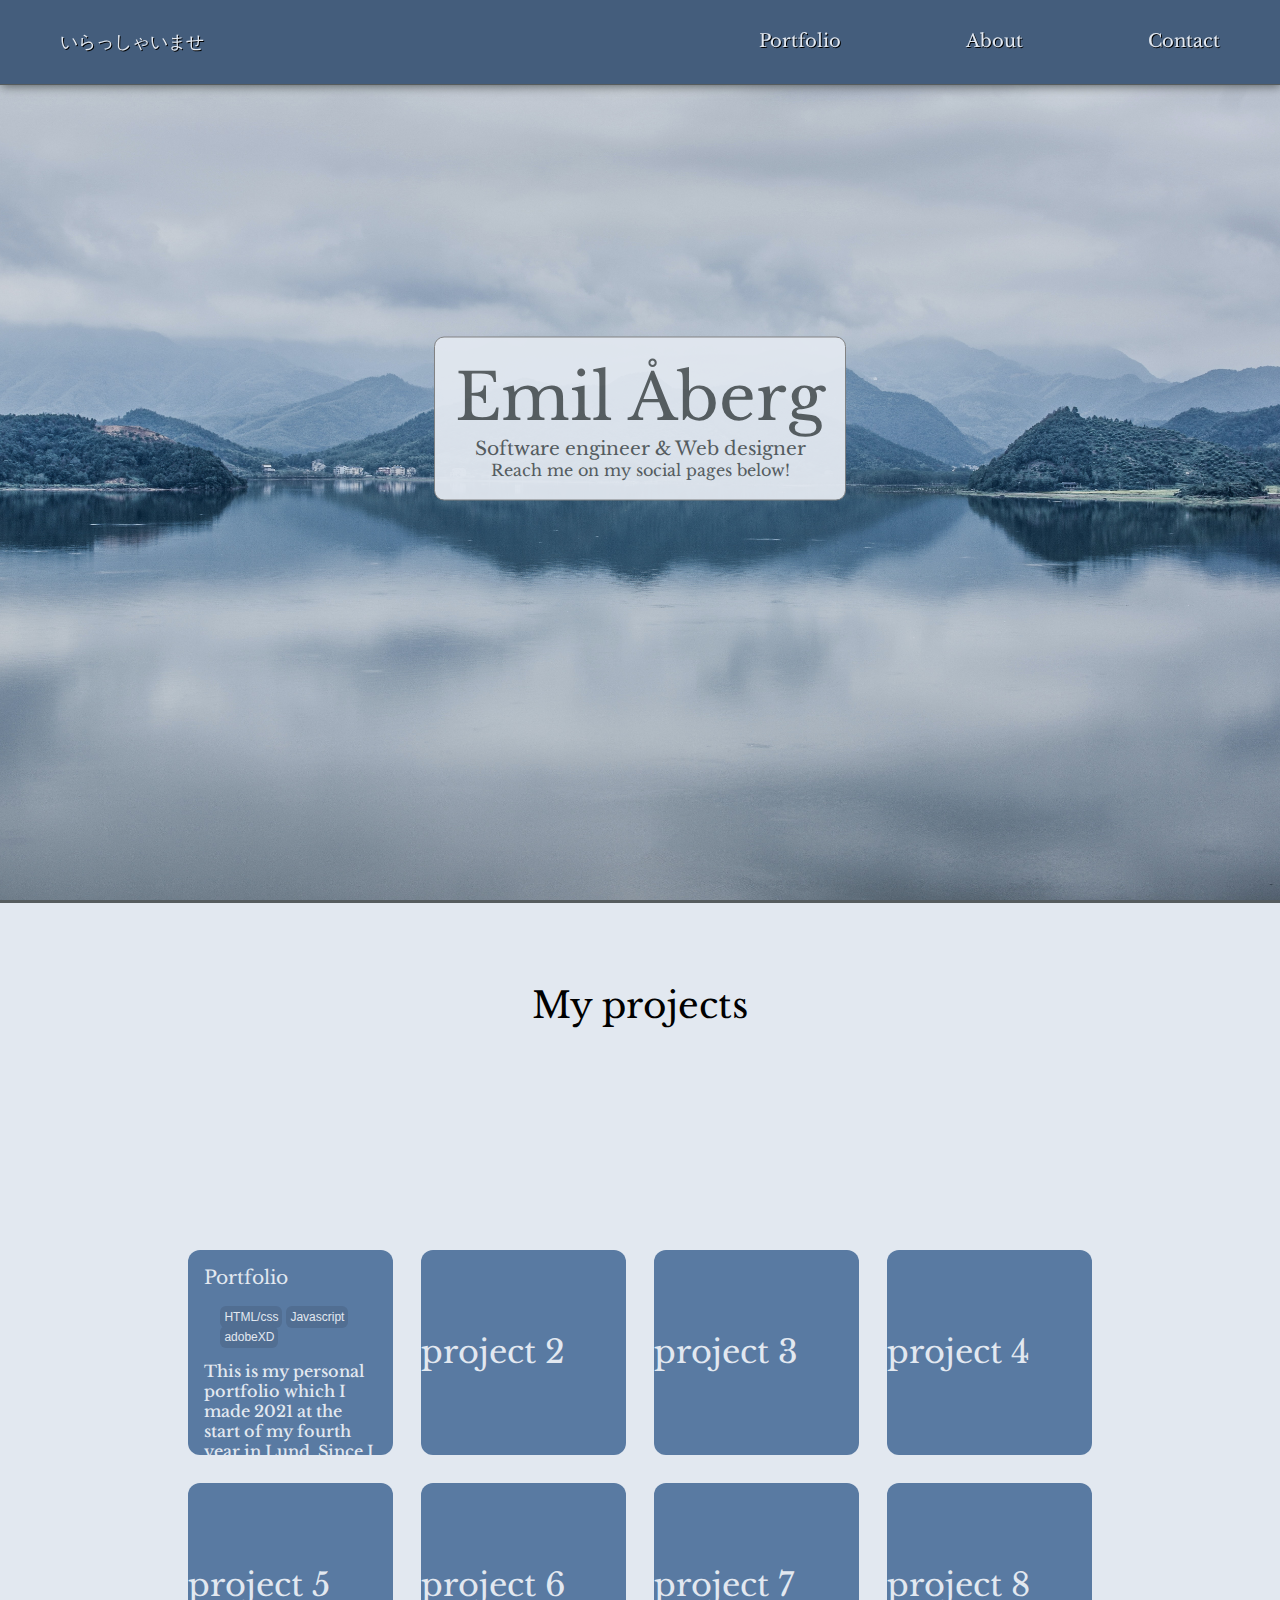
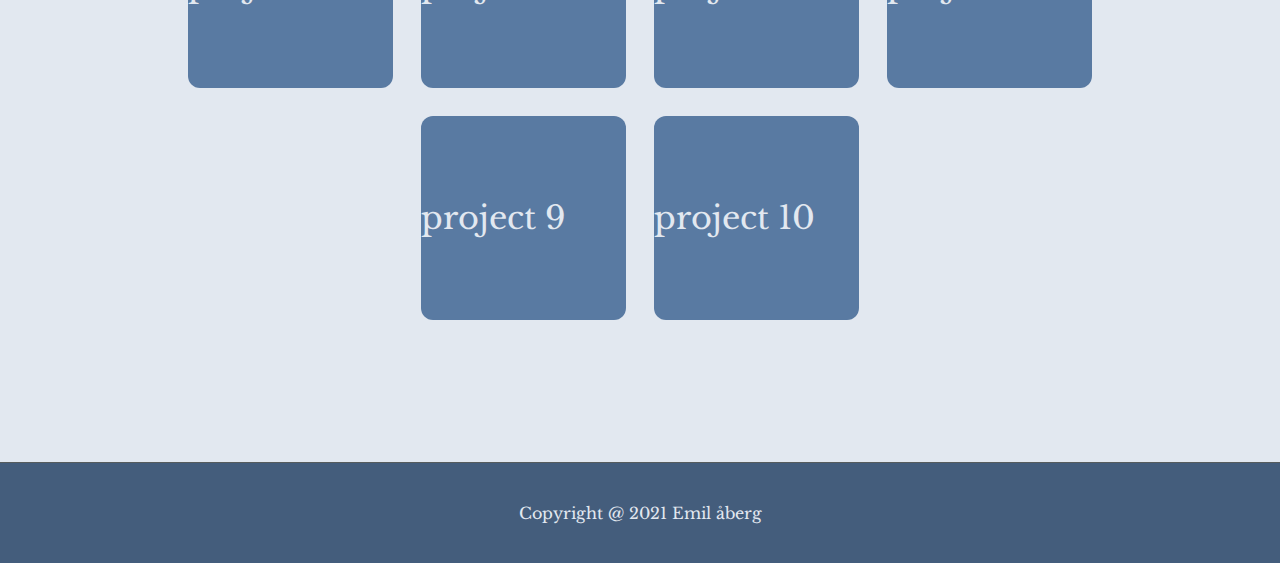
==== commit 1c0e4510: "projects layout done" ====
--- a/index.html
+++ b/index.html
@@ -7,44 +7,47 @@
     <meta charset="UTF-8" />
     <meta http-equiv="X-UA-Compatible" content="IE=edge" />
     <meta name="viewport" content="width=device-width, initial-scale=1.0" />
-    <link rel="stylesheet" href="style.css" />
+    <link rel="stylesheet" href="styles.css" />
     <script src="script.js"></script>
     <meta samesite=None>
     <!-- The website title -->
     <title>Portfolio</title>
   </head>
   <body onload="close()">
-    <header id="home">
-      <!--the navigationbar-->
-      <nav class="navbar">
-        <div class="brand">
-          <a href="" class="brand-name">いらっしゃいませ</a>
-          <div class="navbar-right">
-            <a href="/">Portfolio</a>
-            <a href="/about.html">About</a>
-            <a href="/Contact.html">Contact</a>
+
+    
+    <!-- the landing page containing navbar and front name, icons-->
+    <article class="bg-img">
+      <!-- The header containing the navbar -->
+      <header id="home">
+        <!--the navigationbar-->
+        <nav class="container">
+          <div class="brand">
+            <a href="" class="brand-name">いらっしゃいませ</a>
+            <div class="navbar-left">
+              <a href="/">Portfolio</a>
+              <a href="/about.html">About</a>
+              <a href="/Contact.html">Contact</a>
+            </div>
+            <!-- burgermenu -->
+            <ul id="links">
+              <a href="/" id="_home">Portfolio</a>
+              <a href="/about.html">About</a>
+              <a href="/Contact.html">Contact</a>
+            </ul>
+            <a class="icon" onclick="myFunction()"><i class="fal fa-angle-down"></i></a>
           </div>
-          <!-- burgermenu -->
-          <ul id="links">
-            <a href="/" id="_home">Portfolio</a>
-            <a href="/about.html">About</a>
-            <a href="/Contact.html">Contact</a>
-          </ul>
-          <a class="icon" onclick="myFunction()"
-            ><i class="fal fa-angle-down"></i
-          ></a>
-        </div>
-      </nav>
-    </header>
-    <article class="bg-img">
-      
+        </nav>
+      </header>
       <!--the landing page with front name n icons-->
       <section class="home">
         <div class="main-title">
           <h1 class="front-name">Emil Åberg</h1>
           <h3 class="front-name-sub">Software engineer & Web designer</h3>
+          <!-- <h5 class="front-name-sub">Reach me on my social pages below!</h5> -->
           <p>Reach me on my social pages below!</p>
         </div>
+        <!-- <div style="text-align: center; color: #fefefe; padding: 6px;"><p>Reach me on my social pages below!</p></div> -->
 <!-- The front icons under main -->
         <div class="front-sub">
           <h3><a href="https://www.linkedin.com/in/emil-%C3%A5berg-1aa95217b/" target="_blank"><i class="fab fa-linkedin"></i></a></h3>
@@ -55,11 +58,53 @@
       </section>
     </article>
     <section class="projects">
-      <div style=" grid-template-columns: 100px 100px 100px;">
-        <div style="padding: 20px; background-color: blue;"></div>
-        <div style="padding: 20px; background-color: blue;"></div>
-        <div style="padding: 20px; background-color: blue;"></div>
-        <div style="padding: 20px; background-color: blue;"></div>
+      <div class="project-header">
+        <h1>My projects</h1>
+      </div>
+      <div class="project-container">
+        <div class="project-card">
+          <div>
+            <h3>Portfolio</h3>
+            <div style=" text-align: left;">
+              <span class="cardInfo">HTML/css</span>
+              <span class="cardInfo">Javascript</span>
+              <span class="cardInfo">adobeXD</span>
+            </div>
+            <p>This is my personal portfolio which I made 2021 at the start of my fourth year in Lund. Since I made the I have changed alot of the styling. 
+            </p>
+          </div>
+          <div style="text-align: end;">
+            <a class="cardButtons" href="">Press me</a>
+            <a class="cardButtons" href="">Press me</a>
+          </div>
+        </div>
+        <div class="project-card">
+          <h1>project 2</h1>
+        </div>
+        <div class="project-card">
+          <h1>project 3</h1>
+        </div>
+        <div class="project-card">
+          <h1>project 4</h1>
+        </div>
+        <div class="project-card">
+          <h1>project 5</h1>
+        </div>
+        <div class="project-card">
+          <h1>project 6</h1>
+        </div>
+        <div class="project-card">
+          <h1>project 7</h1>
+        </div>
+        <div class="project-card">
+          <h1>project 8</h1>
+        </div>
+        <div class="project-card">
+          <h1>project 9</h1>
+        </div>
+        <div class="project-card">
+          <h1>project 10</h1>
+        </div>
       </div>
     </section>
     <!-- The footer -->
--- a/styles.css
+++ b/styles.css
@@ -0,0 +1,542 @@
+@import url("https://kit-pro.fontawesome.com/releases/v5.15.4/css/pro.min.css");
+@import url("https://fonts.googleapis.com/css2?family=Libre+Baskerville&display=swap");
+* {
+  margin: 0;
+  padding: 0;
+}
+
+html{
+  scroll-behavior: smooth;
+}
+body {
+  font-family: "Libre Baskerville", serif;
+  background-color: #e2e8f0;
+}
+
+
+
+.projects{
+  display: flex;
+  flex-direction: column;
+  justify-content: center;
+  align-items: center;
+}
+
+.project-header{
+  margin: 5rem;
+  font-size: large;
+}
+
+.project-container{
+  justify-content: center;
+  display: flex;
+  flex-direction: row;
+  flex-wrap: wrap;
+  margin: 8rem;
+}
+.project-card{
+  display: flex;
+  flex-direction: column;
+  justify-content: space-evenly;
+  background-color: #597aa2;
+  color: #e2e8f0;
+  font-weight: 500;
+  height: 16vw;
+  width: 16vw;
+  margin: 14px;
+  border-radius: 12px;
+}
+
+.cardInfo{
+  font-size: 12px; 
+  background-color: #516e92;
+  color: #e2e8f0;
+  border-radius: 6px;
+  padding: 4px;
+  font-family: Arial, Helvetica, sans-serif;
+}
+
+.cardInfo:hover{
+  background-color: #445d7c;
+  cursor: pointer;
+}
+.project-card div{
+  margin: 1rem;
+}
+
+.cardButtons{
+  background-color: #516e92;
+  color: #e2e8f0;
+  border-radius: 8px;
+  padding: 10px;
+  font-family: Arial, Helvetica, sans-serif;
+  text-decoration: none;
+}
+
+.cardButtons:hover{
+  background-color: #445d7c;
+  cursor: pointer;
+}
+
+/* Front page-->about page */
+h1,
+h3 {
+  font-weight: normal;
+}
+
+main {
+  text-align: center;
+}
+
+.main-title {
+  background-color: #e2e8f0;
+  padding: 20px;
+  border: gray 1px solid;
+  border-radius: 10px;
+  text-align: center;
+}
+
+.home {
+  position: absolute;
+  top: 50%;
+  left: 50%;
+  transform: translate(-50%, -50%);
+  color: #565c5e;
+  opacity: 95%;
+}
+
+.front-name {
+  font-size: 4em;
+  text-align: center;
+}
+.front-sub {
+  display: flex;
+  flex-direction: row;
+  justify-content: center;
+}
+
+.front-sub h3 {
+  padding: 10px;
+}
+.front-sub h3 a {
+  color: #dfdbd8;
+  text-decoration: none;
+  font-weight: lighter;
+}
+
+/* navigational bar */
+.container {
+  position: fixed;
+  width: 100%;
+  background-color: #445d7c;
+  z-index: 2;
+  border-bottom: #565c5e 1px solid;
+  box-shadow: 1px 1px 10px #565c5e;
+  text-shadow: 1px 1px black;
+}
+nav div {
+  list-style-type: none;
+}
+
+nav div a {
+  display: inline-block;
+  margin: 10px 40px;
+  padding: 20px;
+  text-decoration: none;
+  font-size: large;
+  color: #e2e8f0;
+  font-family: "Libre Baskerville", serif;
+}
+
+.navbar-left {
+  float: right;
+}
+/* navigational bar */
+
+/* burgermenu */
+
+#links a{
+  display: none;
+  text-align: center;
+  font-weight: lighter;
+  font-size: 4vw;
+  margin: 0px;
+  padding: 20px;
+  text-shadow: 1px 1px black;
+}
+
+.brand .icon{
+  display: none;
+}
+
+.bg-img {
+  background-image: url("img/home-img.jpg");
+
+  height: 100vh;
+
+  /* Center and scale the image nicely */
+  background-position: center;
+  background-repeat: no-repeat;
+  background-size: cover;
+  border-bottom: #565c5e 3px solid;
+}
+
+.front-sub i {
+  color: #e2e8f0;
+  padding: 10px 30px 10px 30px;
+  font-size: 35px;
+  transition: color 200ms;
+}
+
+/* About page css */
+
+.about-me {
+  margin: 10% 16%;
+  height: 100vh;
+}
+
+
+.about-container {
+  display: flex;
+  flex-direction: column;
+  justify-content: space-between;
+  background-color: #e2e8f0;
+  border-radius: 33px;
+}
+
+.about-row {
+  display: flex;
+  flex-direction: row;
+  padding: 10px;
+}
+.about-item {
+  padding: 25px;
+  flex-basis: 100%;
+}
+
+.about-item div p {
+  word-spacing: 20px;
+}
+
+.about-me h1 {
+  color: #565c5e;
+  display: inline-block;
+  font-size: 3em;
+  padding: 20px 40px 20px 40px;
+  margin: 20px;
+  border-radius: 18px;
+  position: relative;
+}
+#about{
+  position: absolute;
+  left: 0;
+  top: -110px;
+  width: 0;
+  height: 0;
+  z-index: -2;
+}
+.about-item img {
+  border-radius: 100%;
+  max-width: 100%;
+}
+
+.about-item p {
+  color: #565c5e;
+  word-spacing: 5px;
+  font-size: 16px;
+  padding: 2%;
+}
+
+.about-item h3 {
+  display: inline-block;
+  padding: 5px;
+}
+
+/* the experience page */
+.exp-page {
+  margin: 5% 16% 20% 16%;
+  height: 500px;
+}
+
+.exp-container {
+  display: flex;
+  flex-direction: column;
+  justify-content: space-between;
+  background-color: #e2e8f0;
+  border-radius: 33px;
+}
+
+.exp-row {
+  display: flex;
+}
+
+.exp-item {
+  display: inline-block;
+  margin: 10px;
+  flex-basis: 100%;
+}
+
+.exp-page h1 {
+  color: #565c5e;
+  display: inline-block;
+  font-size: 3em;
+  padding: 20px 40px 20px 40px;
+  margin: 20px;
+  border-radius: 18px;
+  background-color: #e2e8f0;
+  position: relative;
+}
+
+#experience{
+  position: absolute;
+  left: 0;
+  top: -110px;
+  height: 0;
+  width: 0;
+  z-index: -2;
+}
+
+.exp-row div h2 {
+  color: #565c5e;
+  font-weight: lighter;
+}
+
+/* icons in experience */
+i {
+  font-size: 40px;
+}
+
+/* Work page */
+
+.pro-page {
+  margin: 10% 16%;
+}
+
+.pro-page h1 {
+  color: #565c5e;
+  display: inline-block;
+  font-size: 3em;
+  padding: 20px 40px 20px 40px;
+  margin: 20px;
+  border-radius: 18px;
+}
+
+.pro-container {
+  display: flex;
+  flex-direction: row;
+  background-color: #e2e8f0;
+  border-radius: 33px;
+} 
+
+.pro-row {
+  display: flex;
+  margin: 20px;
+  flex-wrap: wrap;
+}
+
+.pro-item {
+  display: inline-block;
+  flex-basis: 100%;
+  margin: 10px;
+}
+
+.pro-container h2 {
+  padding: 10px;
+  font-weight: lighter;
+}
+.pro-item img {
+  height: 50%;
+  width: 50%;
+}
+
+.pro-item div a img {
+  width: 50%;
+}
+
+/* .pro-container{
+  display: flex;
+  flex-direction: row;
+  justify-content: space-around;
+  flex-wrap: wrap;
+  gap: 200px;
+}
+.pro-container div{
+  display: flex;
+  flex-direction: column;
+}
+
+.pro-container img{
+  margin: 10px;
+  width: 7rem;
+}
+
+.pro-col div{
+  margin: 10px;
+} */
+
+/* footer styling */
+
+footer {
+  padding: 40px;
+  background-color: #445d7c;
+  border-top: #565c5e 1px solid;
+}
+footer p {
+  color: #e2e8f0;
+  text-align: center;
+}
+/*pseudo classes*/
+
+/* navbar decoration */
+.navbar-left a:hover {
+  text-decoration: underline;
+}
+/* front subdivision text */
+.front-sub h3 a:hover {
+  position: relative;
+  bottom: 2px;
+}
+
+.front-sub h3 i:hover {
+  color: lightblue;
+}
+
+
+/* .burgermenu:hover {
+  background-color: #597aa2;
+} */
+
+/* Media queries */
+/* iphone and smaller */
+@media screen and (max-width: 1070px) {
+  .navbar-left a {
+    margin: 10px 10px;
+    padding: 20px;
+    font-size: 18px;
+  }
+}
+
+@media screen and (max-width: 899px) {
+
+  .brand-name{
+    font-size: 80%;
+  }
+
+  .front-name {
+    display: inline-block;
+    font-size: 5vmax;
+    text-align: center;
+
+  }
+  .front-sub {
+    display: flex;
+    flex-direction: row;
+    justify-content: center;
+  }
+  .front-name-sub{
+    display: inline-block;
+    font-size: 2.2vmax;
+  }
+
+  .main-title {
+    padding: 7px 0px 7px 0px;
+  }
+  
+  .navbar-left {
+    display: none;
+  }
+  .bg-img {
+    background-image: none;
+  }
+
+  .front-sub i {
+    color: #565c5e;
+  }
+
+  .exp-page h1,
+  .pro-page h1,
+  .about-me h1 {
+    color: #565c5e;
+    display: inline-block;
+    font-size: 4vw;
+    padding: 5% 10% 5% 10%;
+    margin: 5%;
+    border-radius: 18px;
+    box-shadow: 2px 2px 10px;
+  }
+  
+  .about-container,
+  .exp-container,
+  .pro-container {
+    box-shadow: none;
+    border-radius: none;
+    background-color: #e2e8f0;
+    border: 2px #597aa2 solid;
+  }
+
+  .about-item img{
+    width: 60%;
+  }
+
+  .exp-container {
+    flex-direction: row;
+  }
+
+  .exp-row {
+    flex-wrap: wrap;
+  }
+
+  .pro-container {
+    flex-direction: column;
+    justify-content: none;
+  }
+  .pro-row {
+    flex-wrap: nowrap;
+    margin: 0px;
+    padding: 10px;
+  }
+
+  .pro-item {
+    margin: 0px;
+  }
+
+  .pro-item h2 {
+    font-size: 80%;
+  }
+
+  .about-row {
+    flex-direction: column;
+  }
+
+  #links a{
+    display: block;
+  }
+
+  .brand .icon{
+    display: block;
+    position: absolute;
+    right: 0;
+    top: 0;
+    z-index: 4;
+    margin: 15px;
+    padding: 1px 10px 1px 10px;
+  }
+
+  html{
+    scroll-behavior: smooth;
+  }
+}
+
+@media screen and (max-width: 1499px) {
+  .about-me {
+    margin: 10% 5%;
+  }
+
+  .exp-page {
+    margin: 22% 5%;
+  }
+  .pro-page {
+    white-space: nowrap;
+    margin: 10% 5%;
+  }
+}
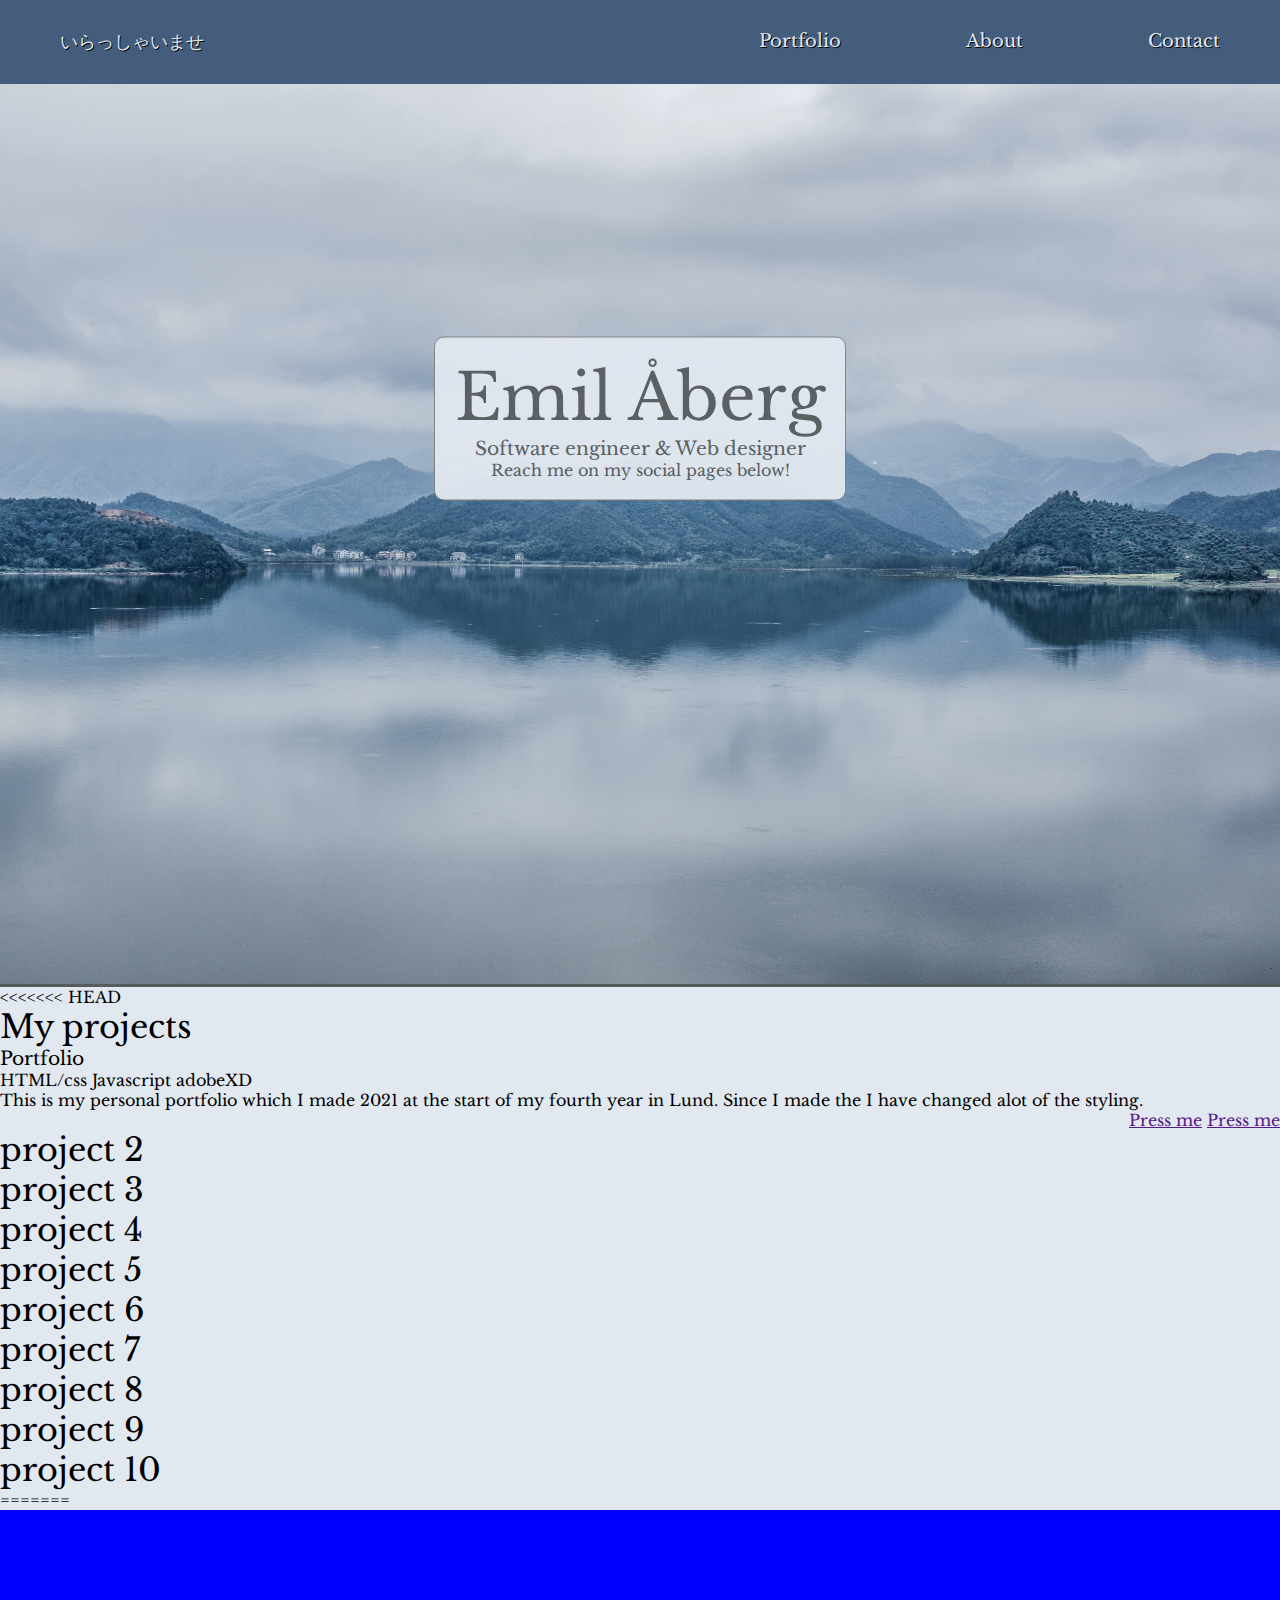
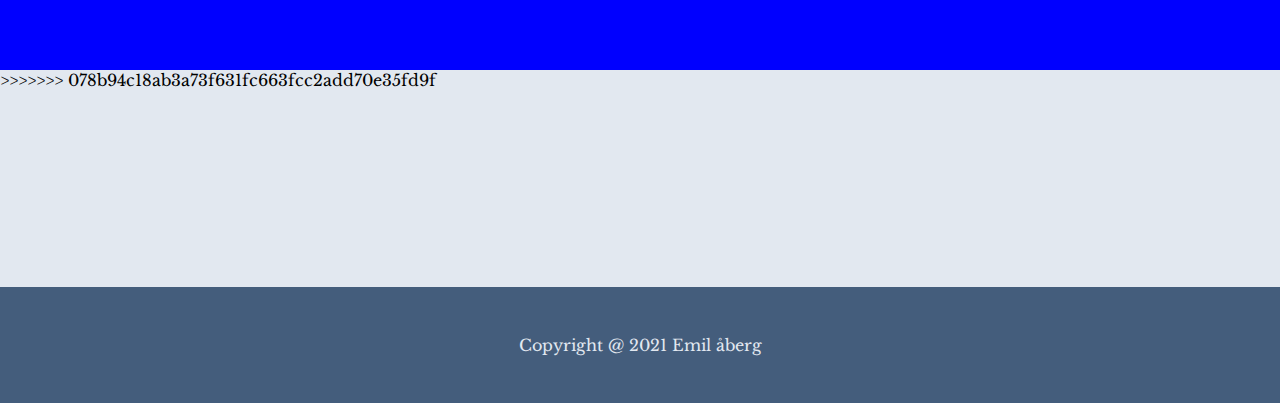
==== commit 4a3d4100: "Merge branch 'main' of https://github.com/Emilaberg/M1-Portfolio" ====
--- a/index.html
+++ b/index.html
@@ -7,47 +7,44 @@
     <meta charset="UTF-8" />
     <meta http-equiv="X-UA-Compatible" content="IE=edge" />
     <meta name="viewport" content="width=device-width, initial-scale=1.0" />
-    <link rel="stylesheet" href="styles.css" />
+    <link rel="stylesheet" href="style.css" />
     <script src="script.js"></script>
     <meta samesite=None>
     <!-- The website title -->
     <title>Portfolio</title>
   </head>
   <body onload="close()">
-
-    
-    <!-- the landing page containing navbar and front name, icons-->
+    <header id="home">
+      <!--the navigationbar-->
+      <nav class="navbar">
+        <div class="brand">
+          <a href="" class="brand-name">いらっしゃいませ</a>
+          <div class="navbar-right">
+            <a href="/">Portfolio</a>
+            <a href="/about.html">About</a>
+            <a href="/Contact.html">Contact</a>
+          </div>
+          <!-- burgermenu -->
+          <ul id="links">
+            <a href="/" id="_home">Portfolio</a>
+            <a href="/about.html">About</a>
+            <a href="/Contact.html">Contact</a>
+          </ul>
+          <a class="icon" onclick="myFunction()"
+            ><i class="fal fa-angle-down"></i
+          ></a>
+        </div>
+      </nav>
+    </header>
     <article class="bg-img">
-      <!-- The header containing the navbar -->
-      <header id="home">
-        <!--the navigationbar-->
-        <nav class="container">
-          <div class="brand">
-            <a href="" class="brand-name">いらっしゃいませ</a>
-            <div class="navbar-left">
-              <a href="/">Portfolio</a>
-              <a href="/about.html">About</a>
-              <a href="/Contact.html">Contact</a>
-            </div>
-            <!-- burgermenu -->
-            <ul id="links">
-              <a href="/" id="_home">Portfolio</a>
-              <a href="/about.html">About</a>
-              <a href="/Contact.html">Contact</a>
-            </ul>
-            <a class="icon" onclick="myFunction()"><i class="fal fa-angle-down"></i></a>
-          </div>
-        </nav>
-      </header>
+      
       <!--the landing page with front name n icons-->
       <section class="home">
         <div class="main-title">
           <h1 class="front-name">Emil Åberg</h1>
           <h3 class="front-name-sub">Software engineer & Web designer</h3>
-          <!-- <h5 class="front-name-sub">Reach me on my social pages below!</h5> -->
           <p>Reach me on my social pages below!</p>
         </div>
-        <!-- <div style="text-align: center; color: #fefefe; padding: 6px;"><p>Reach me on my social pages below!</p></div> -->
 <!-- The front icons under main -->
         <div class="front-sub">
           <h3><a href="https://www.linkedin.com/in/emil-%C3%A5berg-1aa95217b/" target="_blank"><i class="fab fa-linkedin"></i></a></h3>
@@ -58,6 +55,7 @@
       </section>
     </article>
     <section class="projects">
+<<<<<<< HEAD
       <div class="project-header">
         <h1>My projects</h1>
       </div>
@@ -105,6 +103,13 @@
         <div class="project-card">
           <h1>project 10</h1>
         </div>
+=======
+      <div style=" grid-template-columns: 100px 100px 100px;">
+        <div style="padding: 20px; background-color: blue;"></div>
+        <div style="padding: 20px; background-color: blue;"></div>
+        <div style="padding: 20px; background-color: blue;"></div>
+        <div style="padding: 20px; background-color: blue;"></div>
+>>>>>>> 078b94c18ab3a73f631fc663fcc2add70e35fd9f
       </div>
     </section>
     <!-- The footer -->
--- a/style.css
+++ b/style.css
@@ -0,0 +1,280 @@
+@import url("https://kit-pro.fontawesome.com/releases/v5.15.4/css/pro.min.css");
+@import url("https://fonts.googleapis.com/css2?family=Libre+Baskerville&display=swap");
+* {
+  margin: 0;
+  padding: 0;
+}
+
+html {
+  scroll-behavior: smooth;
+}
+body {
+  font-family: "Libre Baskerville", serif;
+  background-color: #e2e8f0;
+}
+
+/* Front page-->about page */
+h1,
+h3 {
+  font-weight: normal;
+}
+
+.main-title {
+  background-color: #e2e8f0;
+  padding: 20px;
+  border: gray 1px solid;
+  border-radius: 10px;
+  text-align: center;
+}
+
+.home {
+  position: absolute;
+  top: 50%;
+  left: 50%;
+  transform: translate(-50%, -50%);
+  color: #565c5e;
+  opacity: 95%;
+}
+
+.front-name {
+  font-size: 4em;
+  text-align: center;
+}
+.front-sub {
+  display: flex;
+  flex-direction: row;
+  justify-content: center;
+}
+
+.front-sub h3 {
+  padding: 10px;
+}
+.front-sub h3 a {
+  color: #dfdbd8;
+  text-decoration: none;
+  font-weight: lighter;
+}
+
+/* navigational bar */
+.navbar {
+  /* position: fixed; */
+  /* width: 100%; */
+  background-color: #445d7c;
+  z-index: 2;
+
+  text-shadow: 1px 1px black;
+}
+
+nav div {
+  list-style-type: none;
+}
+
+nav div a {
+  display: inline-block;
+  margin: 10px 40px;
+  padding: 20px;
+  text-decoration: none;
+  font-size: large;
+  color: #e2e8f0;
+  font-family: "Libre Baskerville", serif;
+}
+
+.navbar-right {
+  float: right;
+}
+/* navigational bar */
+
+/* burgermenu */
+#links a {
+  display: none;
+  text-align: center;
+  font-weight: lighter;
+  font-size: 4vw;
+  margin: 0px;
+  padding: 20px;
+  text-shadow: 1px 1px black;
+}
+
+.brand .icon {
+  display: none;
+}
+
+.bg-img {
+  background-image: url("img/home-img.jpg");
+
+  height: 100vh;
+
+  /* Center and scale the image nicely */
+  background-position: center;
+  background-repeat: no-repeat;
+  background-size: cover;
+  border-bottom: #565c5e 3px solid;
+}
+
+.front-sub i {
+  color: #e2e8f0;
+  padding: 10px 30px 10px 30px;
+  font-size: 35px;
+  transition: color 200ms;
+}
+
+/* About page css */
+
+.about-me {
+  text-align: center;
+  min-height: 90vh;
+}
+
+.about-container {
+  display: flex;
+  flex-direction: column;
+}
+
+.about-row {
+  display: flex;
+}
+.about-item {
+  padding: 25px;
+  flex-basis: 100%;
+}
+
+.about-me h1 {
+  color: #565c5e;
+  font-size: 3em;
+  padding: 20px 40px 20px 40px;
+  margin: 20px;
+}
+
+.about-item img {
+  border-radius: 100%;
+  max-width: 100%;
+}
+
+.about-item p {
+  color: #565c5e;
+  word-spacing: 5px;
+  font-size: 16px;
+  padding: 2%;
+}
+
+.about-item h3 {
+  padding: 5px;
+}
+
+.experience {
+  display: flex;
+  flex-direction: row;
+  justify-content: center;
+  gap: 2rem;
+}
+
+.experience div {
+  display: flex;
+  flex-direction: column;
+  align-items: flex-start;
+}
+
+.contact {
+  padding-top: 2.5rem;
+  padding-bottom: 2.5rem;
+  background-color: #211f20;
+  width: 100%;
+  color: #f1ffff;
+  margin-top: 5%;
+  text-align: center;
+}
+
+.projects{
+  height: 100vh;
+}
+/* .burgermenu:hover {
+  background-color: #597aa2;
+} */
+
+
+/* footer styling */
+footer {
+  display: absolute;
+  bottom: 0;
+  width: 100%;
+  padding-top: 3rem;
+  padding-bottom: 3rem;
+  background-color: #445d7c;
+}
+
+footer p {
+  color: #e2e8f0;
+  text-align: center;
+}
+
+/* navbar decoration */
+.navbar-right a:hover {
+  text-decoration: underline;
+}
+
+.front-sub h3 a:hover {
+  position: relative;
+  bottom: 2px;
+}
+.front-sub h3 i:hover {
+  color: lightblue;
+}
+/* Media queries */
+/* iphone and smaller */
+@media screen and (max-width: 1070px) {
+  .navbar-left a {
+    margin: 10px 10px;
+    padding: 20px;
+    font-size: 18px;
+  }
+}
+
+@media screen and (max-width: 899px) {
+  .brand-name {
+    font-size: 80%;
+  }
+
+  .navbar-right {
+    display: none;
+  }
+  
+  .about-me h1 {
+    color: #565c5e;
+    font-size: 4vw;
+    padding: 5% 10% 5% 10%;
+    margin: 5%;
+  }
+
+  .about-item img {
+    width: 60%;
+  }
+  .about-row {
+    flex-direction: column;
+  }
+
+  #links a {
+    display: block;
+  }
+
+  .brand .icon {
+    display: block;
+    position: absolute;
+    right: 0;
+    top: 0;
+    z-index: 4;
+    margin: 15px;
+    padding: 1px 10px 1px 10px;
+  }
+
+  html {
+    scroll-behavior: smooth;
+  }
+}
+
+@media screen and (max-width: 1499px) {
+  .about-me {
+    
+  }
+
+  
+}
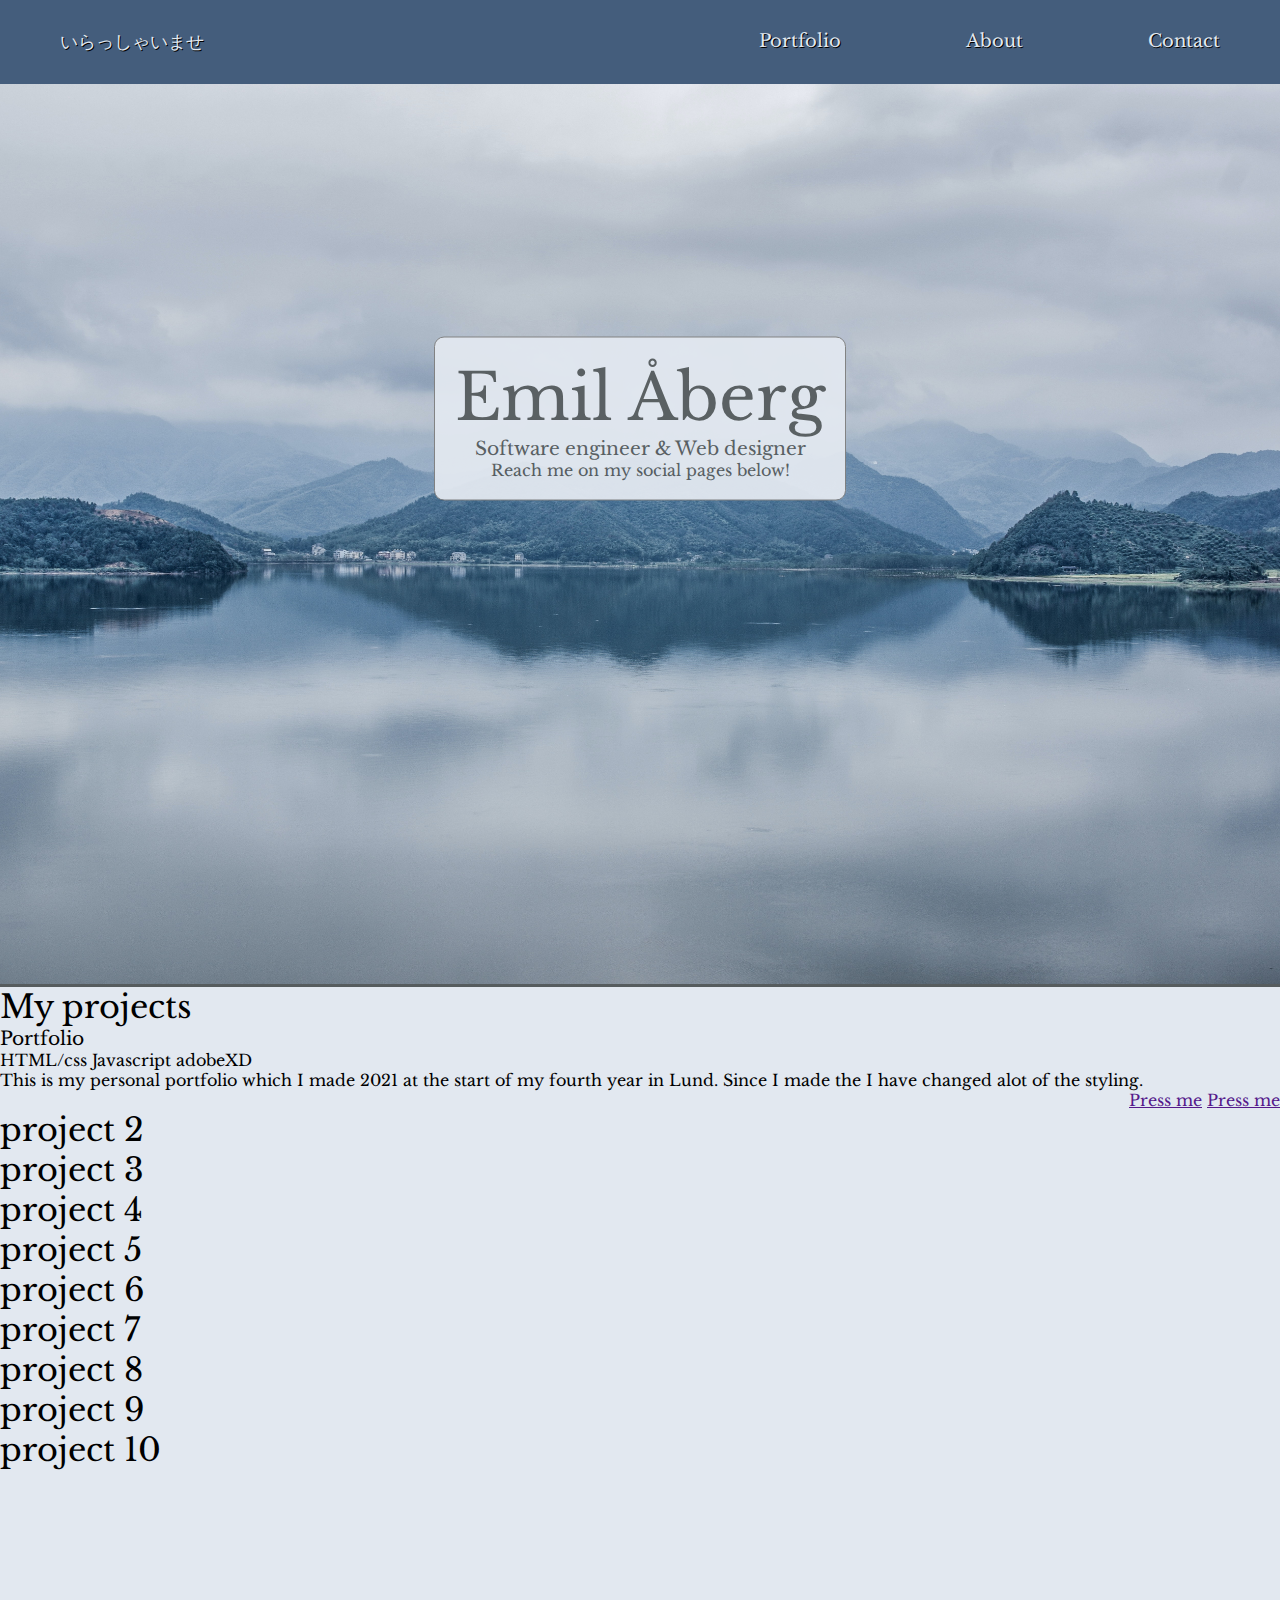
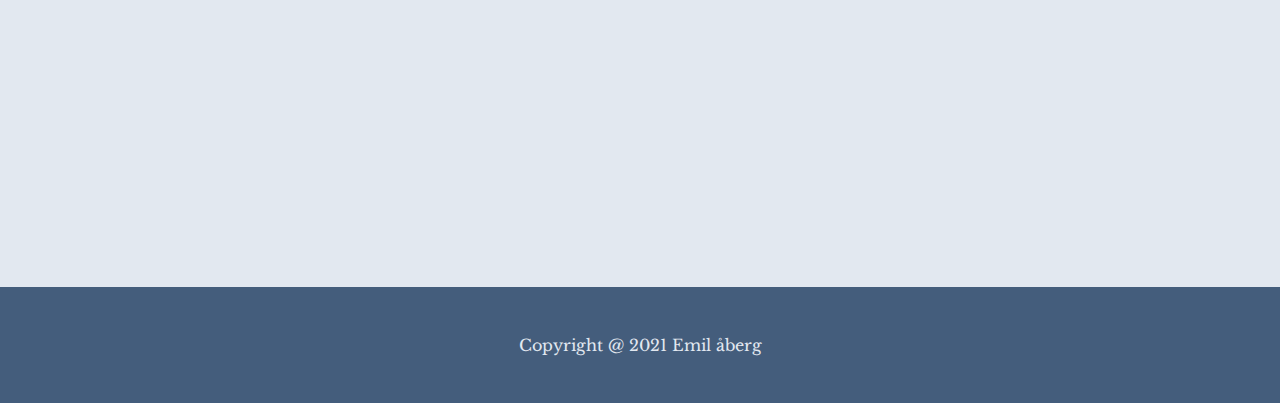
==== commit 7f5ec44f: "projects layout" ====
--- a/index.html
+++ b/index.html
@@ -55,7 +55,6 @@
       </section>
     </article>
     <section class="projects">
-<<<<<<< HEAD
       <div class="project-header">
         <h1>My projects</h1>
       </div>
@@ -103,13 +102,6 @@
         <div class="project-card">
           <h1>project 10</h1>
         </div>
-=======
-      <div style=" grid-template-columns: 100px 100px 100px;">
-        <div style="padding: 20px; background-color: blue;"></div>
-        <div style="padding: 20px; background-color: blue;"></div>
-        <div style="padding: 20px; background-color: blue;"></div>
-        <div style="padding: 20px; background-color: blue;"></div>
->>>>>>> 078b94c18ab3a73f631fc663fcc2add70e35fd9f
       </div>
     </section>
     <!-- The footer -->
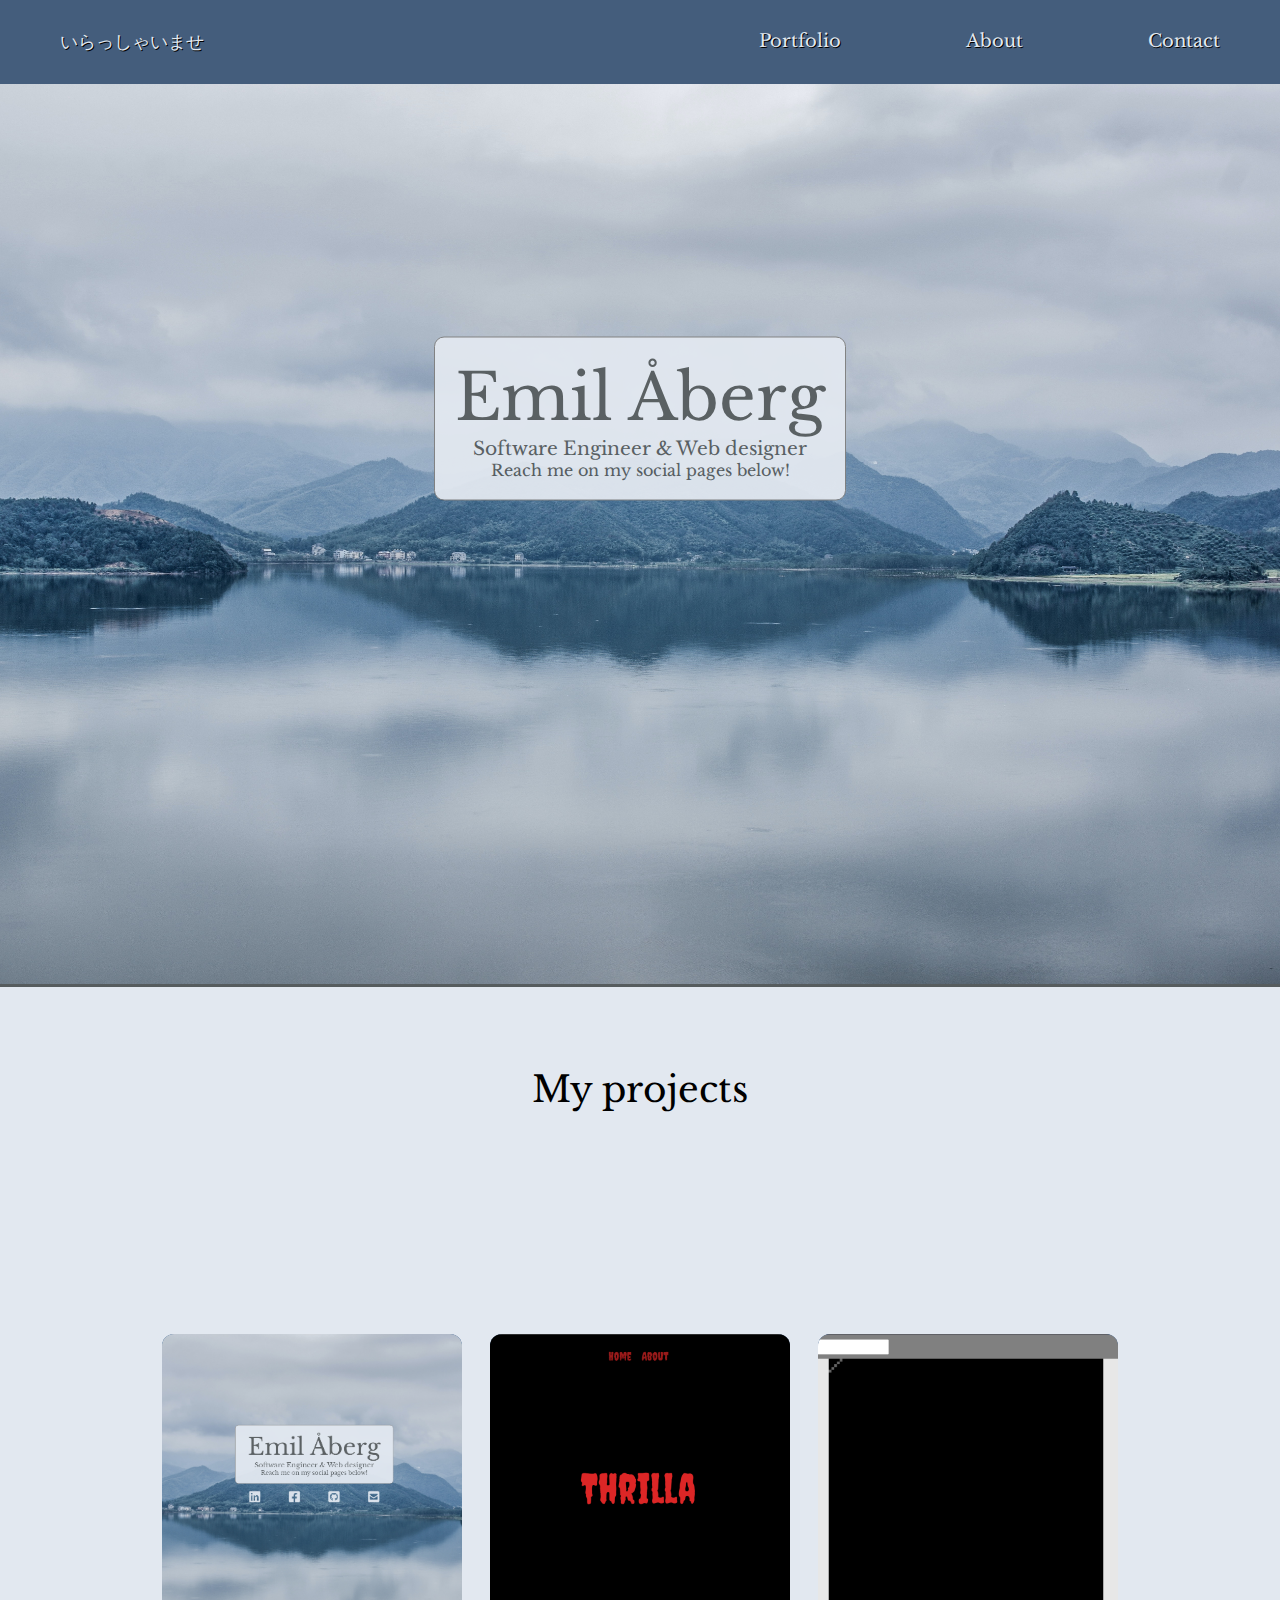
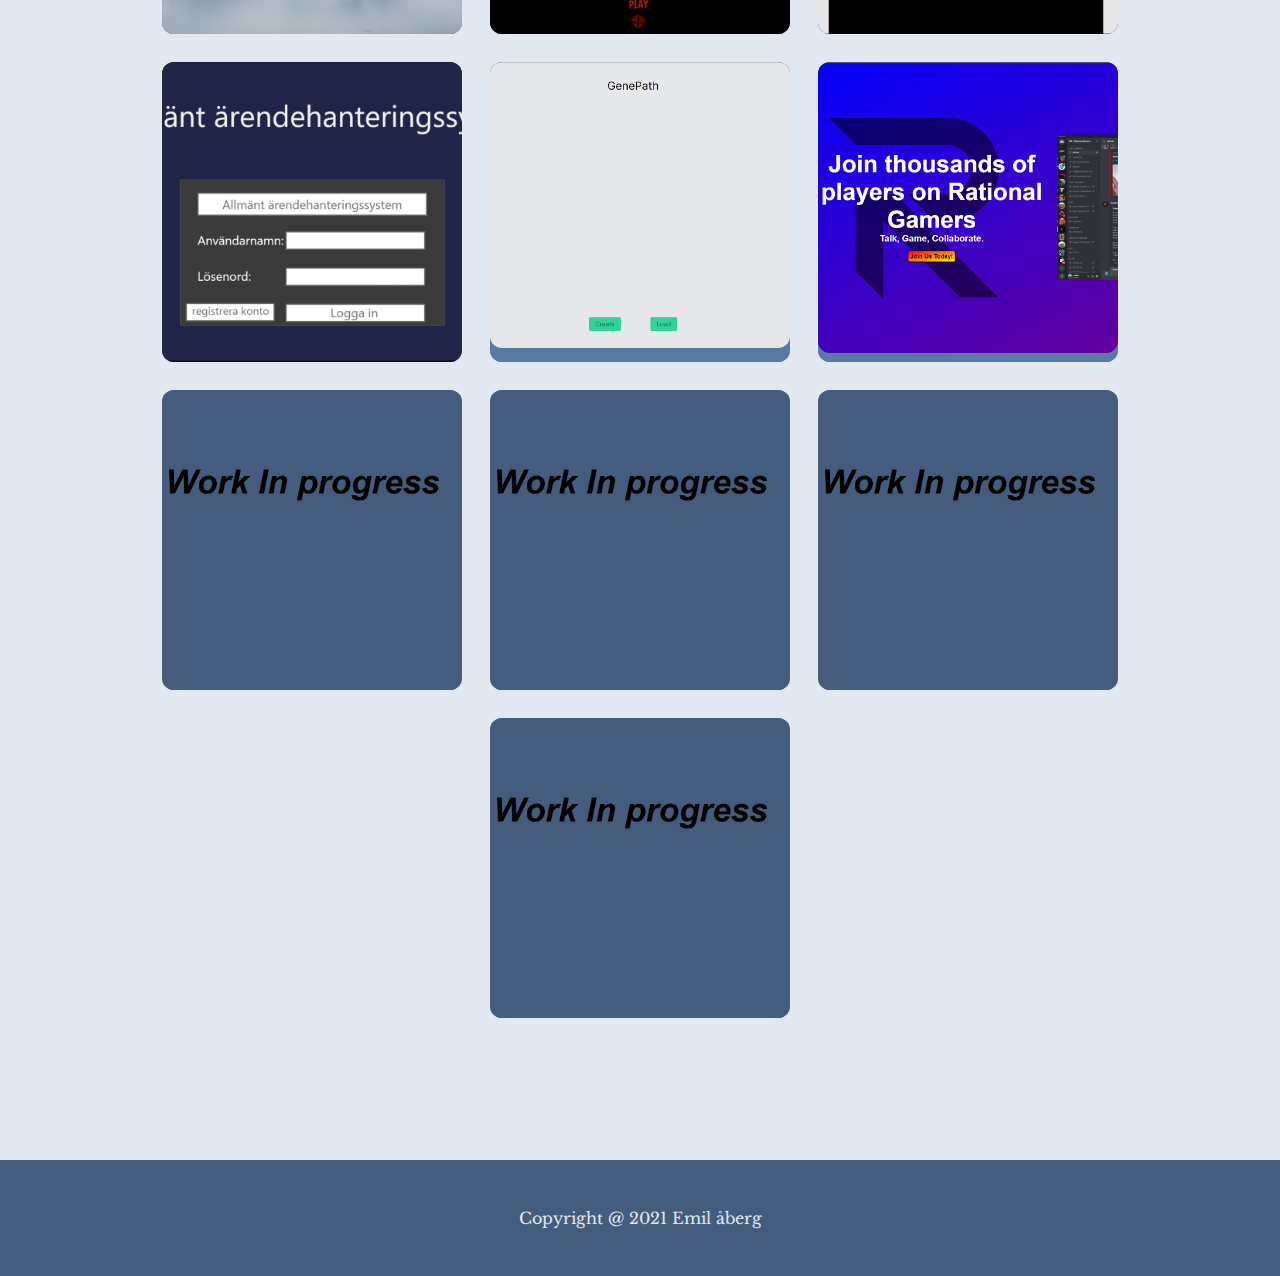
==== commit 58834caa: "changes" ====
--- a/index.html
+++ b/index.html
@@ -42,7 +42,7 @@
       <section class="home">
         <div class="main-title">
           <h1 class="front-name">Emil Åberg</h1>
-          <h3 class="front-name-sub">Software engineer & Web designer</h3>
+          <h3 class="front-name-sub">Software Engineer & Web designer</h3>
           <p>Reach me on my social pages below!</p>
         </div>
 <!-- The front icons under main -->
@@ -59,48 +59,213 @@
         <h1>My projects</h1>
       </div>
       <div class="project-container">
-        <div class="project-card">
-          <div>
+        <!-- Project 1 -->
+        <div class="project-card">
+          <div class="info-card">
             <h3>Portfolio</h3>
             <div style=" text-align: left;">
               <span class="cardInfo">HTML/css</span>
               <span class="cardInfo">Javascript</span>
               <span class="cardInfo">adobeXD</span>
             </div>
-            <p>This is my personal portfolio which I made 2021 at the start of my fourth year in Lund. Since I made the I have changed alot of the styling. 
+            <p>This is my personal portfolio which I made 2021 at the start of my fourth year in Lund. Since the creation of my portfolio have changed alot of the visuals to the better in my opinion </p>
+            <h5 style="margin: 10px;">View the project</h5>
+            <div class="cardButtons-container">  
+              <a class="cardButtons" target="_blank" href="http://emilaberg.com/">Project</a>
+              <a class="cardButtons" target="_blank" href="https://github.com/Emilaberg/M1-Portfolio">Github</a>
+            </div>
+          </div>
+          <div class="overlay">
+            <img src="./img/portfolio.png" alt="">
+          </div>
+        </div>
+        <!-- Project 2--> 
+        <div class="project-card" style="background-color: black;">
+          <div class="info-card">
+            <h3>Thrilla Game</h3>
+            <div style="text-align: left;">
+              <span class="cardInfo Thrilla">TailwindCss</span>
+              <span class="cardInfo Thrilla">Javascript</span>
+              <span class="cardInfo Thrilla">Web-based</span>
+            </div>
+            <p>Thrilla Game is made by me and <a target="_blank" href="https://www.isakjensen.com/" style="text-decoration: none; color:red">Isak jensen</a> and is a adventure game which have different endings. Thrilla was made in html and javascript and the 
+              requirement was that it needed to be web-based.</p>
+            <h5 style="margin: 10px; color:red">View the project</h5>
+            <div class="cardButtons-container">  
+              <a class="cardButtons Thrilla" target="_blank" href="/projects/ThrillaGame/public/index.html" style="background-color: darkred;">Play!</a>
+              <a class="cardButtons Thrilla" target="_blank" href="https://github.com/isakjensen/ThrillaGame" style="background-color: darkred;">Github</a>
+            </div>
+          </div>
+          <div class="overlay">
+            <img src="./img/ThrillaGame.png" alt="">
+          </div>
+        </div>
+         <!--Project 3 -->
+        <div class="project-card">
+          <div class="info-card">
+            <h3>GFX Emulator</h3>
+            <div style=" text-align: left;">
+              <span class="cardInfo">HTML/css</span>
+              <span class="cardInfo">Javascript</span>
+              <span class="cardInfo">adobeXD</span>
+            </div>
+            <p>GFX emulator was a project I made together with <a target="_blank" style="text-decoration: none; color:darkblue" href="http://matildajonsson.lund-te4.se/">Matilda</a>, <a target="_blank" style="text-decoration: none; color:darkblue" href="http://maxhansen.lund-te4.se/">Max</a>, <a target="_blank" style="text-decoration: none; color:darkblue" href="http://alexanderkarlsson.lund-te4.se/">Alexander</a>
+            . The project represent a graphics cards function. Displaying on a canvas the user can draw different shapes.
             </p>
-          </div>
-          <div style="text-align: end;">
-            <a class="cardButtons" href="">Press me</a>
-            <a class="cardButtons" href="">Press me</a>
-          </div>
-        </div>
-        <div class="project-card">
-          <h1>project 2</h1>
-        </div>
-        <div class="project-card">
-          <h1>project 3</h1>
-        </div>
-        <div class="project-card">
-          <h1>project 4</h1>
-        </div>
-        <div class="project-card">
-          <h1>project 5</h1>
-        </div>
-        <div class="project-card">
-          <h1>project 6</h1>
-        </div>
-        <div class="project-card">
-          <h1>project 7</h1>
-        </div>
-        <div class="project-card">
-          <h1>project 8</h1>
-        </div>
-        <div class="project-card">
-          <h1>project 9</h1>
-        </div>
-        <div class="project-card">
-          <h1>project 10</h1>
+            <h5 style="margin: 10px;">View the project</h5>
+            <div class="cardButtons-container">  
+              <a class="cardButtons" target="_blank" href="./projects/M3-GCS/canvas.html">Preview</a>
+              <a class="cardButtons" target="_blank" href="https://github.com/Emilaberg/M3-GCS/tree/canvas">Github</a>
+            </div>
+          </div>
+          <div class="overlay">
+            <img src="./img/M3.png" alt="">
+          </div>
+        </div>
+         <!-- Project 4 -->
+        <div class="project-card">
+          <div class="info-card">
+            <h3>Issue Tracker</h3>
+            <div style=" text-align: left;">
+              <span class="cardInfo">CSS/bootstrap</span>
+              <span class="cardInfo">Javascript</span>
+              <span class="cardInfo">Laravel</span>
+            </div>
+            <p>This Project was the first project I did using laravel. We wanted to create a issue tracker where the user can create and remove discussions. The user can also comment on 
+              the specific issue. The project is unfinished atm.
+            </p>
+            <h5 style="margin: 2px;">View the project</h5>
+            <div class="cardButtons-container">  
+              <a class="cardButtons" target="_blank" href="http://emilaberg.com/">Preview</a>
+              <a class="cardButtons" target="_blank" href="https://github.com/GeneralUser01/M4-issueTracker">Github</a>
+            </div>
+          </div>
+          <div class="overlay">
+            <img src="./img/IssueTracker.png" alt="">
+          </div>
+        </div>
+         <!-- Project 5 -->
+        <div class="project-card">
+          <div class="info-card">
+            <h3>GenePath</h3>
+            <div style=" text-align: left;">
+              <span class="cardInfo">TailwindCss</span>
+              <span class="cardInfo">Javascript</span>
+              <span class="cardInfo">Laravel</span>
+            </div>
+            <p>My second Time working with <a target="_blank" href="https://www.isakjensen.com/" style="text-decoration: none; color: white">Isak jensen</a>. This project showcase how different algorithms works by creating a world with rooms which is 
+              connected in different ways. We didnt complete the project due to time but plans to complete it. 
+
+            </p>
+            <h5 style="margin: 2px;">View the project</h5>
+            <div class="cardButtons-container">  
+              <a class="cardButtons" target="_blank" href="http://emilaberg.com/">Project</a>
+              <a class="cardButtons" target="_blank" href="https://github.com/isakjensen/GenePath/tree/laravel">Github</a>
+            </div>
+          </div>
+          <div class="overlay">
+            <img src="./img/GenePath.png" alt="">
+          </div>
+        </div>
+         <!-- Project 6 -->
+        <div class="project-card">
+          <div class="info-card">
+            <h3>Discord website</h3>
+            <div style=" text-align: left;">
+              <span class="cardInfo">HTML/css</span>
+              <span class="cardInfo">Javascript</span>
+            </div>
+            <p>This is a little project I made for my friend. We wanted to see how a discord website could look like, I wanted to practice more on front-end design and to try out animated text. The project ended pretty quickly because we got 
+              bored</p>
+            <h5 style="margin: 2px;">View the project</h5>
+            <div class="cardButtons-container">  
+              <a class="cardButtons" target="_blank" href="./projects/RG-web/index.html">Preview</a>
+              <a class="cardButtons" target="_blank" href="https://github.com/Emilaberg/RG-web">Github</a>
+            </div>
+          </div>
+          <div class="overlay">
+            <img src="./img/RG.png" alt="">
+          </div>
+        </div>
+         <!-- Project 7 -->
+        <div class="project-card">
+          <div class="info-card">
+            <h3>project 7</h3>
+            <div style=" text-align: left;">
+              <span class="cardInfo">HTML/css</span>
+              <span class="cardInfo">Javascript</span>
+              <span class="cardInfo">adobeXD</span>
+            </div>
+            <p>This is my personal portfolio which I made 2021 at the start of my fourth year in Lund. Since the creation of my portfolio have changed alot of the visuals to the better in my opinion </p>
+            <h5 style="margin: 10px;">View the project</h5>
+            <div class="cardButtons-container">  
+              <a class="cardButtons" target="_blank" href="http://emilaberg.com/">Project</a>
+              <a class="cardButtons" target="_blank" href="https://github.com/Emilaberg/M1-Portfolio">Github</a>
+            </div>
+          </div>
+          <div class="locked">
+            <img src="./img/workInProgress.png" alt="">
+          </div>
+        </div>
+         <!-- Project 8 -->
+        <div class="project-card">
+          <div class="info-card">
+            <h3>project 8</h3>
+            <div style=" text-align: left;">
+              <span class="cardInfo">HTML/css</span>
+              <span class="cardInfo">Javascript</span>
+              <span class="cardInfo">adobeXD</span>
+            </div>
+            <p>This is my personal portfolio which I made 2021 at the start of my fourth year in Lund. Since the creation of my portfolio have changed alot of the visuals to the better in my opinion </p>
+            <h5 style="margin: 10px;">View the project</h5>
+            <div class="cardButtons-container">  
+              <a class="cardButtons" target="_blank" href="http://emilaberg.com/">Project</a>
+              <a class="cardButtons" target="_blank" href="https://github.com/Emilaberg/M1-Portfolio">Github</a>
+            </div>
+          </div>
+          <div class="locked">
+            <img src="./img/workInProgress.png" alt="">
+          </div>
+        </div>
+        <!-- Project 9 -->
+        <div class="project-card">
+          <div class="info-card">
+            <h3>project 9</h3>
+            <div style=" text-align: left;">
+              <span class="cardInfo">HTML/css</span>
+              <span class="cardInfo">Javascript</span>
+              <span class="cardInfo">adobeXD</span>
+            </div>
+            <p>This is my personal portfolio which I made 2021 at the start of my fourth year in Lund. Since the creation of my portfolio have changed alot of the visuals to the better in my opinion </p>
+            <h5 style="margin: 10px;">View the project</h5>
+            <div class="cardButtons-container">  
+              <a class="cardButtons" target="_blank" href="http://emilaberg.com/">Project</a>
+              <a class="cardButtons" target="_blank" href="https://github.com/Emilaberg/M1-Portfolio">Github</a>
+            </div>
+          </div>
+          <div class="locked">
+            <img src="./img/workInProgress.png" alt="">
+          </div>
+        </div>
+        <!-- Project 10 -->
+        <div class="project-card">
+          <div class="info-card">
+            <h3>project 10</h3>
+            <div style=" text-align: left;">
+              <span class="cardInfo">HTML/css</span>
+              <span class="cardInfo">Javascript</span>
+              <span class="cardInfo">adobeXD</span>
+            </div>
+            <p>This is my personal portfolio which I made 2021 at the start of my fourth year in Lund. Since the creation of my portfolio have changed alot of the visuals to the better in my opinion </p>
+            <h5 style="margin: 10px;">View the project</h5>
+            <div class="cardButtons-container">  
+              <a class="cardButtons" target="_blank" href="http://emilaberg.com/">Project</a>
+              <a class="cardButtons" target="_blank" href="https://github.com/Emilaberg/M1-Portfolio">Github</a>
+            </div>
+          </div>
+          <div class="locked">
+            <img src="./img/workInProgress.png" alt="">
+          </div>
         </div>
       </div>
     </section>
--- a/style.css
+++ b/style.css
@@ -185,8 +185,124 @@
 }
 
 .projects{
-  height: 100vh;
-}
+  display: flex;
+  flex-direction: column;
+  justify-content: center;
+  align-items: center;
+}
+
+.project-header{
+  margin: 5rem;
+  font-size: large;
+}
+
+.project-container{
+  justify-content: center;
+  display: flex;
+  flex-direction: row;
+  flex-wrap: wrap;
+  margin: 8rem;
+}
+.project-card{
+  display: flex;
+  flex-direction: column;
+  background-color: #597aa2;
+  color: #e2e8f0;
+  font-weight: 500;
+  /* height: 16vw; */
+  height: 300px;
+  /* width: 16vw; */
+  width: 300px;
+  margin: 14px;
+  border-radius: 12px;
+}
+
+.cardInfo{
+  font-size: 12px; 
+  color: #e2e8f0;
+  border-radius: 6px;
+  padding: 4px;
+  font-family: Arial, Helvetica, sans-serif;
+}
+
+
+.cardInfo:hover{
+  background-color: #445d7c;
+  cursor: pointer;
+}
+ 
+.Thrilla:hover{
+  color: black;
+  background-color: darkred;
+}
+.M3:hover{
+
+}
+
+.info-card{
+  height: 100%;
+  margin: 1rem;
+}
+
+.info-card div{
+  margin: 5px;
+}
+
+.cardButtons-container{
+  display: flex;
+  gap: 0.5vw;
+  margin-top: 20%
+}
+
+.cardButtons{
+  background-color: #516e92;
+  color: #e2e8f0;
+  border-radius: 8px;
+  padding: 10px;
+  font-family: Arial, Helvetica, sans-serif;
+  text-decoration: none;
+}
+
+.cardButtons:hover{
+  background-color: #445d7c;
+  cursor: pointer;
+}
+
+.overlay{
+  position: absolute;
+  height: 300px;
+  width: 300px;
+  transition: .2s ease;
+  opacity: 1;
+  background-color: #597aa2;
+  border-radius: 12px;
+}
+
+
+.overlay img{
+  width: 100%;
+  border-radius: 12px;
+}
+
+.project-card:hover .overlay{
+  opacity: 0;
+  z-index: -1;
+}
+.locked{
+  position: absolute;
+  height: 300px;
+  width: 300px;
+  border-radius: 12px;
+}
+
+.locked img{
+  width: 100%;
+  border-radius: 12px;
+}
+
+/* .overlay:hover{
+  display: none;
+} */
 /* .burgermenu:hover {
   background-color: #597aa2;
 } */
